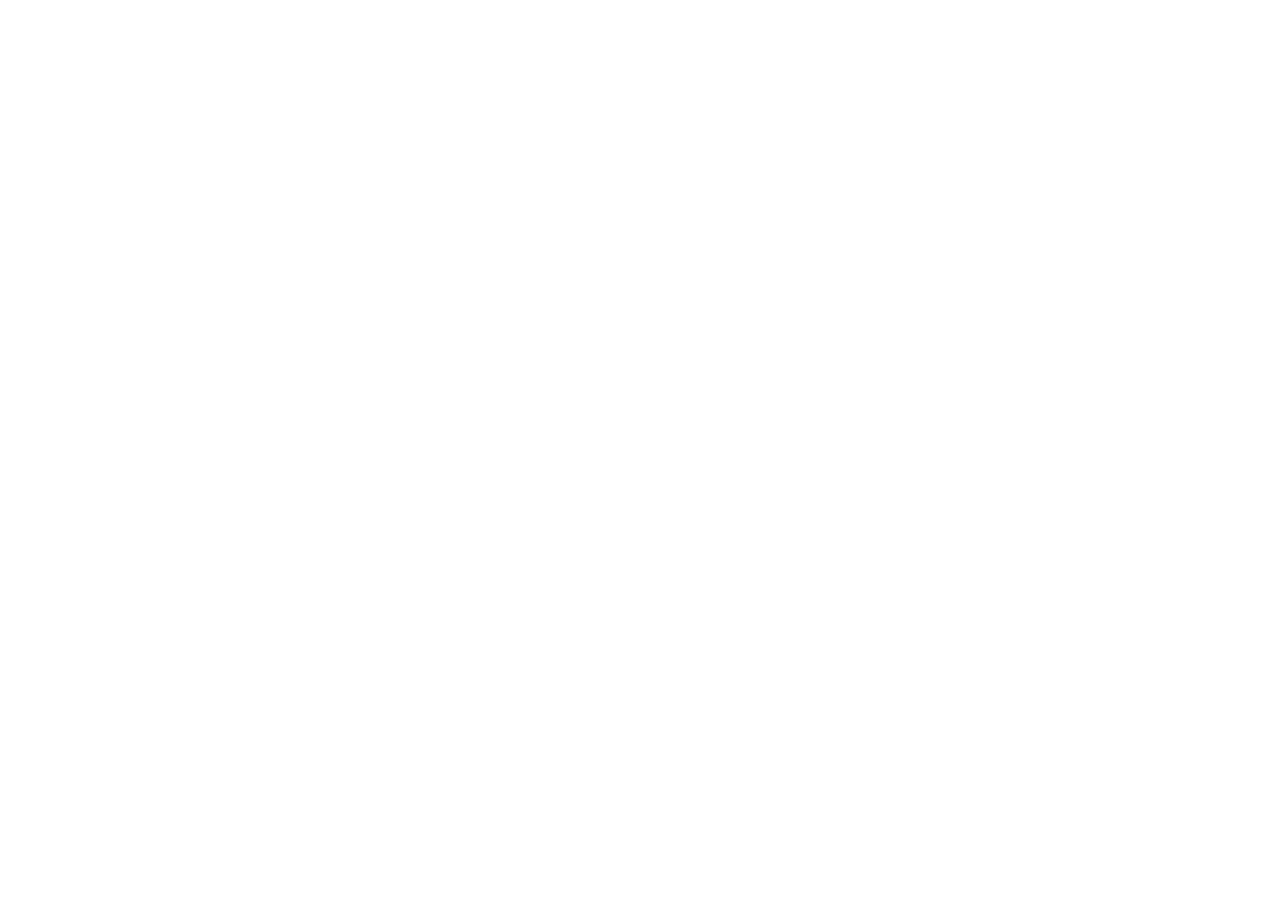
==== index.html @ b6ae0225 "init project" ====
<!DOCTYPE html>
<html lang="en">
<head>
    <meta charset="UTF-8">
    <meta name="viewport" content="width=device-width, initial-scale=1.0">
    <title>Document</title>
</head>
<body>
    
</body>
</html>
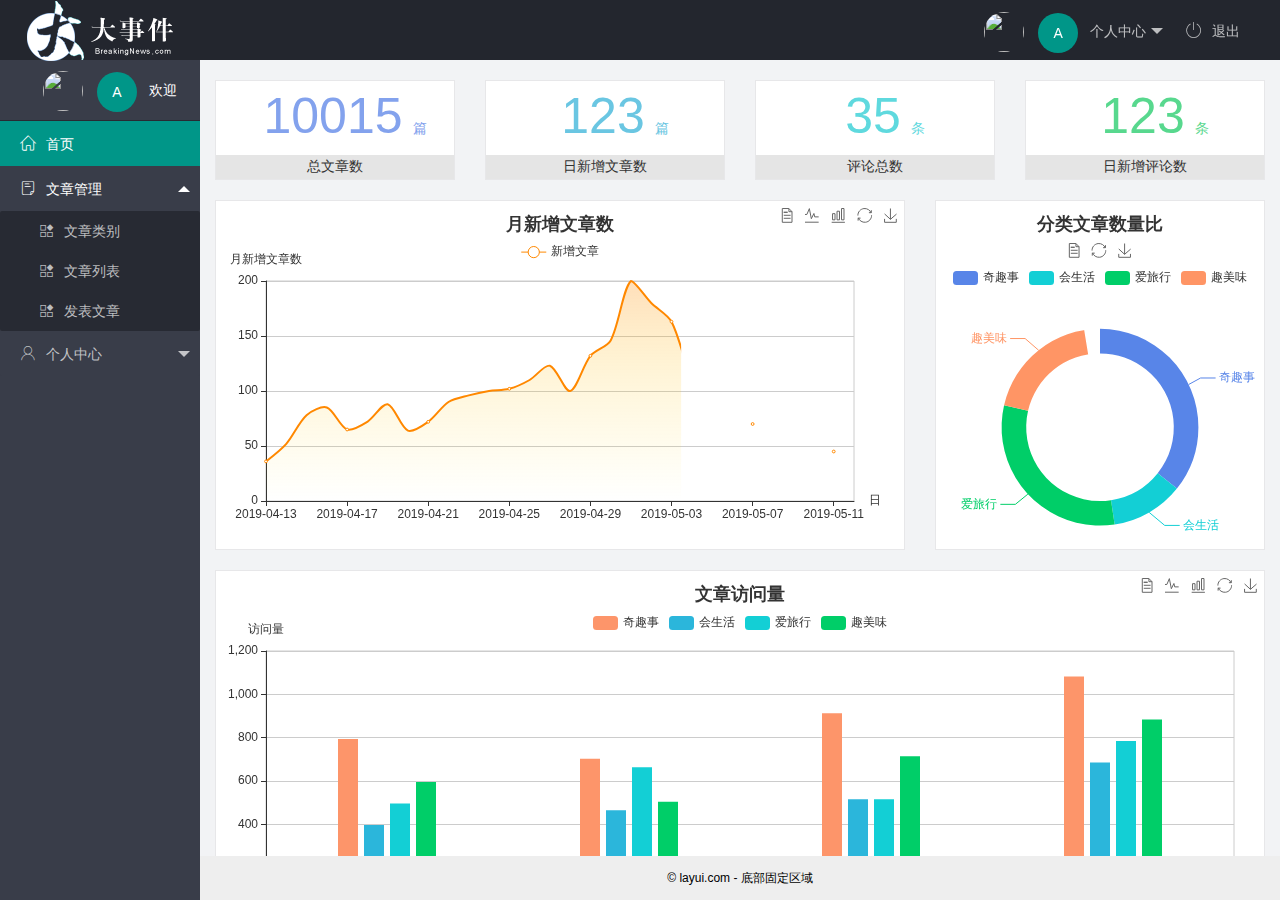
==== commit 5bce94e4: "完成个人开发功能" ====
--- a/index.html
+++ b/index.html
@@ -1,11 +1,107 @@
 <!DOCTYPE html>
 <html lang="en">
+
 <head>
     <meta charset="UTF-8">
     <meta name="viewport" content="width=device-width, initial-scale=1.0">
-    <title>Document</title>
+    <title>大事件后台管理系统</title>
+    <link rel="stylesheet" href="assets/lib/layui/css/layui.css">
+    <link rel="stylesheet" href="/assets/fonts/iconfont.css">
+    <link rel="stylesheet" href="/assets/css/index.css">
+
+    
 </head>
-<body>
-    
+
+<body class="layui-layout-body">
+    <div class="layui-layout layui-layout-admin">
+        <div class="layui-header">
+            <div class="layui-logo">
+                <img src="/assets/images/logo.png" alt="">
+            </div>
+            <!-- 头部区域（可配合layui已有的水平导航） -->
+            <ul class="layui-nav layui-layout-right">
+                <li class="layui-nav-item">
+                    <a href="javascript:;" class="userinfo">
+                        <img src="http://t.cn/RCzsdCq" class="layui-nav-img">
+                        <span class="text-avatar">A</span>
+                        个人中心
+                    </a>
+                    <dl class="layui-nav-child">
+                        <dd><a href="/user/user_info.html" target="fr">基本资料</a></dd>
+                        <dd><a href="/user/user_avater.html" target="fr">更换头像</a></dd>
+                        <dd><a href="/user/user_pwd.html" target="fr">重置密码</a></dd>
+                    </dl>
+                </li>
+                <li class="layui-nav-item"><a href="javascript:;" id="exit">
+                    <span class="iconfont icon-tuichu"></span>
+                    退出</a></li>
+            </ul>
+        </div>
+
+        <div class="layui-side layui-bg-black">
+            <div class="layui-side-scroll">
+                <!--欢迎用户区域-->
+                <div class="userinfo">
+                    <img src="http://t.cn/RCzsdCq" class="layui-nav-img">
+                    <span class="text-avatar">A</span>
+                    <span id="welcome">欢迎 </span>
+                </div>
+                <!-- 左侧导航区域（可配合layui已有的垂直导航） -->
+                <ul class="layui-nav layui-nav-tree" lay-filter="test">
+                    <li class="layui-nav-item layui-this"><a href="">
+                        <span class="iconfont icon-home"></span>
+                        首页</a></li>
+                    <li class="layui-nav-item layui-nav-itemed">
+                        <a class="" href="javascript:;">
+                            <span class="iconfont icon-16"></span>
+                            文章管理</a>
+                        <dl class="layui-nav-child">
+                            <dd><a href="javascript:;">
+                                <i class="layui-icon layui-icon-app"></i>
+                                文章类别</a></dd>
+                            <dd><a href="javascript:;">
+                                <i class="layui-icon layui-icon-app"></i>
+                                文章列表</a></dd>
+                            <dd><a href="javascript:;">
+                                <i class="layui-icon layui-icon-app"></i>
+                                发表文章</a></dd>
+                        </dl>
+                    </li>
+                    <li class="layui-nav-item">
+                        <a href="javascript:;">
+                            <span class="iconfont icon-user"></span>
+                            个人中心</a>
+                        <dl class="layui-nav-child">
+                            <dd><a href="./user/user_info.html" target="fr">
+                                <i class="layui-icon layui-icon-app"></i>
+                                基本资料</a></dd>
+                            <dd><a href="/user/user_avater.html" target="fr">
+                                <i class="layui-icon layui-icon-app"></i>
+                                更换头像</a></dd>
+                            <dd><a href="/user/user_pwd.html" target="fr">
+                                <i class="layui-icon layui-icon-app"></i>
+                                重置密码</a></dd>
+                        </dl>
+                    </li>
+                   
+                </ul>
+            </div>
+        </div>
+
+        <div class="layui-body">
+            <!-- 内容主体区域 -->
+            <iframe name="fr" src="./home/dashboard.html" frameborder="0"></iframe>
+        </div>
+
+        <div class="layui-footer">
+            <!-- 底部固定区域 -->
+            © layui.com - 底部固定区域
+        </div>
+    </div>
+    <script src="/assets/lib/layui/layui.all.js"></script>
+    <script src="/assets/lib/jquery.js"></script>
+    <script src="/assets/js/baseAPI.js"></script>
+    <script src="/assets/js/index.js"></script>
 </body>
+
 </html>--- a/assets/lib/layui/css/layui.css
+++ b/assets/lib/layui/css/layui.css
@@ -0,0 +1,2 @@
+/** layui-v2.5.5 MIT License By https://www.layui.com */
+ .layui-inline,img{display:inline-block;vertical-align:middle}h1,h2,h3,h4,h5,h6{font-weight:400}.layui-edge,.layui-header,.layui-inline,.layui-main{position:relative}.layui-body,.layui-edge,.layui-elip{overflow:hidden}.layui-btn,.layui-edge,.layui-inline,img{vertical-align:middle}.layui-btn,.layui-disabled,.layui-icon,.layui-unselect{-moz-user-select:none;-webkit-user-select:none;-ms-user-select:none}.layui-elip,.layui-form-checkbox span,.layui-form-pane .layui-form-label{text-overflow:ellipsis;white-space:nowrap}.layui-breadcrumb,.layui-tree-btnGroup{visibility:hidden}blockquote,body,button,dd,div,dl,dt,form,h1,h2,h3,h4,h5,h6,input,li,ol,p,pre,td,textarea,th,ul{margin:0;padding:0;-webkit-tap-highlight-color:rgba(0,0,0,0)}a:active,a:hover{outline:0}img{border:none}li{list-style:none}table{border-collapse:collapse;border-spacing:0}h4,h5,h6{font-size:100%}button,input,optgroup,option,select,textarea{font-family:inherit;font-size:inherit;font-style:inherit;font-weight:inherit;outline:0}pre{white-space:pre-wrap;white-space:-moz-pre-wrap;white-space:-pre-wrap;white-space:-o-pre-wrap;word-wrap:break-word}body{line-height:24px;font:14px Helvetica Neue,Helvetica,PingFang SC,Tahoma,Arial,sans-serif}hr{height:1px;margin:10px 0;border:0;clear:both}a{color:#333;text-decoration:none}a:hover{color:#777}a cite{font-style:normal;*cursor:pointer}.layui-border-box,.layui-border-box *{box-sizing:border-box}.layui-box,.layui-box *{box-sizing:content-box}.layui-clear{clear:both;*zoom:1}.layui-clear:after{content:'\20';clear:both;*zoom:1;display:block;height:0}.layui-inline{*display:inline;*zoom:1}.layui-edge{display:inline-block;width:0;height:0;border-width:6px;border-style:dashed;border-color:transparent}.layui-edge-top{top:-4px;border-bottom-color:#999;border-bottom-style:solid}.layui-edge-right{border-left-color:#999;border-left-style:solid}.layui-edge-bottom{top:2px;border-top-color:#999;border-top-style:solid}.layui-edge-left{border-right-color:#999;border-right-style:solid}.layui-disabled,.layui-disabled:hover{color:#d2d2d2!important;cursor:not-allowed!important}.layui-circle{border-radius:100%}.layui-show{display:block!important}.layui-hide{display:none!important}@font-face{font-family:layui-icon;src:url(../font/iconfont.eot?v=250);src:url(../font/iconfont.eot?v=250#iefix) format('embedded-opentype'),url(../font/iconfont.woff2?v=250) format('woff2'),url(../font/iconfont.woff?v=250) format('woff'),url(../font/iconfont.ttf?v=250) format('truetype'),url(../font/iconfont.svg?v=250#layui-icon) format('svg')}.layui-icon{font-family:layui-icon!important;font-size:16px;font-style:normal;-webkit-font-smoothing:antialiased;-moz-osx-font-smoothing:grayscale}.layui-icon-reply-fill:before{content:"\e611"}.layui-icon-set-fill:before{content:"\e614"}.layui-icon-menu-fill:before{content:"\e60f"}.layui-icon-search:before{content:"\e615"}.layui-icon-share:before{content:"\e641"}.layui-icon-set-sm:before{content:"\e620"}.layui-icon-engine:before{content:"\e628"}.layui-icon-close:before{content:"\1006"}.layui-icon-close-fill:before{content:"\1007"}.layui-icon-chart-screen:before{content:"\e629"}.layui-icon-star:before{content:"\e600"}.layui-icon-circle-dot:before{content:"\e617"}.layui-icon-chat:before{content:"\e606"}.layui-icon-release:before{content:"\e609"}.layui-icon-list:before{content:"\e60a"}.layui-icon-chart:before{content:"\e62c"}.layui-icon-ok-circle:before{content:"\1005"}.layui-icon-layim-theme:before{content:"\e61b"}.layui-icon-table:before{content:"\e62d"}.layui-icon-right:before{content:"\e602"}.layui-icon-left:before{content:"\e603"}.layui-icon-cart-simple:before{content:"\e698"}.layui-icon-face-cry:before{content:"\e69c"}.layui-icon-face-smile:before{content:"\e6af"}.layui-icon-survey:before{content:"\e6b2"}.layui-icon-tree:before{content:"\e62e"}.layui-icon-upload-circle:before{content:"\e62f"}.layui-icon-add-circle:before{content:"\e61f"}.layui-icon-download-circle:before{content:"\e601"}.layui-icon-templeate-1:before{content:"\e630"}.layui-icon-util:before{content:"\e631"}.layui-icon-face-surprised:before{content:"\e664"}.layui-icon-edit:before{content:"\e642"}.layui-icon-speaker:before{content:"\e645"}.layui-icon-down:before{content:"\e61a"}.layui-icon-file:before{content:"\e621"}.layui-icon-layouts:before{content:"\e632"}.layui-icon-rate-half:before{content:"\e6c9"}.layui-icon-add-circle-fine:before{content:"\e608"}.layui-icon-prev-circle:before{content:"\e633"}.layui-icon-read:before{content:"\e705"}.layui-icon-404:before{content:"\e61c"}.layui-icon-carousel:before{content:"\e634"}.layui-icon-help:before{content:"\e607"}.layui-icon-code-circle:before{content:"\e635"}.layui-icon-water:before{content:"\e636"}.layui-icon-username:before{content:"\e66f"}.layui-icon-find-fill:before{content:"\e670"}.layui-icon-about:before{content:"\e60b"}.layui-icon-location:before{content:"\e715"}.layui-icon-up:before{content:"\e619"}.layui-icon-pause:before{content:"\e651"}.layui-icon-date:before{content:"\e637"}.layui-icon-layim-uploadfile:before{content:"\e61d"}.layui-icon-delete:before{content:"\e640"}.layui-icon-play:before{content:"\e652"}.layui-icon-top:before{content:"\e604"}.layui-icon-friends:before{content:"\e612"}.layui-icon-refresh-3:before{content:"\e9aa"}.layui-icon-ok:before{content:"\e605"}.layui-icon-layer:before{content:"\e638"}.layui-icon-face-smile-fine:before{content:"\e60c"}.layui-icon-dollar:before{content:"\e659"}.layui-icon-group:before{content:"\e613"}.layui-icon-layim-download:before{content:"\e61e"}.layui-icon-picture-fine:before{content:"\e60d"}.layui-icon-link:before{content:"\e64c"}.layui-icon-diamond:before{content:"\e735"}.layui-icon-log:before{content:"\e60e"}.layui-icon-rate-solid:before{content:"\e67a"}.layui-icon-fonts-del:before{content:"\e64f"}.layui-icon-unlink:before{content:"\e64d"}.layui-icon-fonts-clear:before{content:"\e639"}.layui-icon-triangle-r:before{content:"\e623"}.layui-icon-circle:before{content:"\e63f"}.layui-icon-radio:before{content:"\e643"}.layui-icon-align-center:before{content:"\e647"}.layui-icon-align-right:before{content:"\e648"}.layui-icon-align-left:before{content:"\e649"}.layui-icon-loading-1:before{content:"\e63e"}.layui-icon-return:before{content:"\e65c"}.layui-icon-fonts-strong:before{content:"\e62b"}.layui-icon-upload:before{content:"\e67c"}.layui-icon-dialogue:before{content:"\e63a"}.layui-icon-video:before{content:"\e6ed"}.layui-icon-headset:before{content:"\e6fc"}.layui-icon-cellphone-fine:before{content:"\e63b"}.layui-icon-add-1:before{content:"\e654"}.layui-icon-face-smile-b:before{content:"\e650"}.layui-icon-fonts-html:before{content:"\e64b"}.layui-icon-form:before{content:"\e63c"}.layui-icon-cart:before{content:"\e657"}.layui-icon-camera-fill:before{content:"\e65d"}.layui-icon-tabs:before{content:"\e62a"}.layui-icon-fonts-code:before{content:"\e64e"}.layui-icon-fire:before{content:"\e756"}.layui-icon-set:before{content:"\e716"}.layui-icon-fonts-u:before{content:"\e646"}.layui-icon-triangle-d:before{content:"\e625"}.layui-icon-tips:before{content:"\e702"}.layui-icon-picture:before{content:"\e64a"}.layui-icon-more-vertical:before{content:"\e671"}.layui-icon-flag:before{content:"\e66c"}.layui-icon-loading:before{content:"\e63d"}.layui-icon-fonts-i:before{content:"\e644"}.layui-icon-refresh-1:before{content:"\e666"}.layui-icon-rmb:before{content:"\e65e"}.layui-icon-home:before{content:"\e68e"}.layui-icon-user:before{content:"\e770"}.layui-icon-notice:before{content:"\e667"}.layui-icon-login-weibo:before{content:"\e675"}.layui-icon-voice:before{content:"\e688"}.layui-icon-upload-drag:before{content:"\e681"}.layui-icon-login-qq:before{content:"\e676"}.layui-icon-snowflake:before{content:"\e6b1"}.layui-icon-file-b:before{content:"\e655"}.layui-icon-template:before{content:"\e663"}.layui-icon-auz:before{content:"\e672"}.layui-icon-console:before{content:"\e665"}.layui-icon-app:before{content:"\e653"}.layui-icon-prev:before{content:"\e65a"}.layui-icon-website:before{content:"\e7ae"}.layui-icon-next:before{content:"\e65b"}.layui-icon-component:before{content:"\e857"}.layui-icon-more:before{content:"\e65f"}.layui-icon-login-wechat:before{content:"\e677"}.layui-icon-shrink-right:before{content:"\e668"}.layui-icon-spread-left:before{content:"\e66b"}.layui-icon-camera:before{content:"\e660"}.layui-icon-note:before{content:"\e66e"}.layui-icon-refresh:before{content:"\e669"}.layui-icon-female:before{content:"\e661"}.layui-icon-male:before{content:"\e662"}.layui-icon-password:before{content:"\e673"}.layui-icon-senior:before{content:"\e674"}.layui-icon-theme:before{content:"\e66a"}.layui-icon-tread:before{content:"\e6c5"}.layui-icon-praise:before{content:"\e6c6"}.layui-icon-star-fill:before{content:"\e658"}.layui-icon-rate:before{content:"\e67b"}.layui-icon-template-1:before{content:"\e656"}.layui-icon-vercode:before{content:"\e679"}.layui-icon-cellphone:before{content:"\e678"}.layui-icon-screen-full:before{content:"\e622"}.layui-icon-screen-restore:before{content:"\e758"}.layui-icon-cols:before{content:"\e610"}.layui-icon-export:before{content:"\e67d"}.layui-icon-print:before{content:"\e66d"}.layui-icon-slider:before{content:"\e714"}.layui-icon-addition:before{content:"\e624"}.layui-icon-subtraction:before{content:"\e67e"}.layui-icon-service:before{content:"\e626"}.layui-icon-transfer:before{content:"\e691"}.layui-main{width:1140px;margin:0 auto}.layui-header{z-index:1000;height:60px}.layui-header a:hover{transition:all .5s;-webkit-transition:all .5s}.layui-side{position:fixed;left:0;top:0;bottom:0;z-index:999;width:200px;overflow-x:hidden}.layui-side-scroll{position:relative;width:220px;height:100%;overflow-x:hidden}.layui-body{position:absolute;left:200px;right:0;top:0;bottom:0;z-index:998;width:auto;overflow-y:auto;box-sizing:border-box}.layui-layout-body{overflow:hidden}.layui-layout-admin .layui-header{background-color:#23262E}.layui-layout-admin .layui-side{top:60px;width:200px;overflow-x:hidden}.layui-layout-admin .layui-body{position:fixed;top:60px;bottom:44px}.layui-layout-admin .layui-main{width:auto;margin:0 15px}.layui-layout-admin .layui-footer{position:fixed;left:200px;right:0;bottom:0;height:44px;line-height:44px;padding:0 15px;background-color:#eee}.layui-layout-admin .layui-logo{position:absolute;left:0;top:0;width:200px;height:100%;line-height:60px;text-align:center;color:#009688;font-size:16px}.layui-layout-admin .layui-header .layui-nav{background:0 0}.layui-layout-left{position:absolute!important;left:200px;top:0}.layui-layout-right{position:absolute!important;right:0;top:0}.layui-container{position:relative;margin:0 auto;padding:0 15px;box-sizing:border-box}.layui-fluid{position:relative;margin:0 auto;padding:0 15px}.layui-row:after,.layui-row:before{content:'';display:block;clear:both}.layui-col-lg1,.layui-col-lg10,.layui-col-lg11,.layui-col-lg12,.layui-col-lg2,.layui-col-lg3,.layui-col-lg4,.layui-col-lg5,.layui-col-lg6,.layui-col-lg7,.layui-col-lg8,.layui-col-lg9,.layui-col-md1,.layui-col-md10,.layui-col-md11,.layui-col-md12,.layui-col-md2,.layui-col-md3,.layui-col-md4,.layui-col-md5,.layui-col-md6,.layui-col-md7,.layui-col-md8,.layui-col-md9,.layui-col-sm1,.layui-col-sm10,.layui-col-sm11,.layui-col-sm12,.layui-col-sm2,.layui-col-sm3,.layui-col-sm4,.layui-col-sm5,.layui-col-sm6,.layui-col-sm7,.layui-col-sm8,.layui-col-sm9,.layui-col-xs1,.layui-col-xs10,.layui-col-xs11,.layui-col-xs12,.layui-col-xs2,.layui-col-xs3,.layui-col-xs4,.layui-col-xs5,.layui-col-xs6,.layui-col-xs7,.layui-col-xs8,.layui-col-xs9{position:relative;display:block;box-sizing:border-box}.layui-col-xs1,.layui-col-xs10,.layui-col-xs11,.layui-col-xs12,.layui-col-xs2,.layui-col-xs3,.layui-col-xs4,.layui-col-xs5,.layui-col-xs6,.layui-col-xs7,.layui-col-xs8,.layui-col-xs9{float:left}.layui-col-xs1{width:8.33333333%}.layui-col-xs2{width:16.66666667%}.layui-col-xs3{width:25%}.layui-col-xs4{width:33.33333333%}.layui-col-xs5{width:41.66666667%}.layui-col-xs6{width:50%}.layui-col-xs7{width:58.33333333%}.layui-col-xs8{width:66.66666667%}.layui-col-xs9{width:75%}.layui-col-xs10{width:83.33333333%}.layui-col-xs11{width:91.66666667%}.layui-col-xs12{width:100%}.layui-col-xs-offset1{margin-left:8.33333333%}.layui-col-xs-offset2{margin-left:16.66666667%}.layui-col-xs-offset3{margin-left:25%}.layui-col-xs-offset4{margin-left:33.33333333%}.layui-col-xs-offset5{margin-left:41.66666667%}.layui-col-xs-offset6{margin-left:50%}.layui-col-xs-offset7{margin-left:58.33333333%}.layui-col-xs-offset8{margin-left:66.66666667%}.layui-col-xs-offset9{margin-left:75%}.layui-col-xs-offset10{margin-left:83.33333333%}.layui-col-xs-offset11{margin-left:91.66666667%}.layui-col-xs-offset12{margin-left:100%}@media screen and (max-width:768px){.layui-hide-xs{display:none!important}.layui-show-xs-block{display:block!important}.layui-show-xs-inline{display:inline!important}.layui-show-xs-inline-block{display:inline-block!important}}@media screen and (min-width:768px){.layui-container{width:750px}.layui-hide-sm{display:none!important}.layui-show-sm-block{display:block!important}.layui-show-sm-inline{display:inline!important}.layui-show-sm-inline-block{display:inline-block!important}.layui-col-sm1,.layui-col-sm10,.layui-col-sm11,.layui-col-sm12,.layui-col-sm2,.layui-col-sm3,.layui-col-sm4,.layui-col-sm5,.layui-col-sm6,.layui-col-sm7,.layui-col-sm8,.layui-col-sm9{float:left}.layui-col-sm1{width:8.33333333%}.layui-col-sm2{width:16.66666667%}.layui-col-sm3{width:25%}.layui-col-sm4{width:33.33333333%}.layui-col-sm5{width:41.66666667%}.layui-col-sm6{width:50%}.layui-col-sm7{width:58.33333333%}.layui-col-sm8{width:66.66666667%}.layui-col-sm9{width:75%}.layui-col-sm10{width:83.33333333%}.layui-col-sm11{width:91.66666667%}.layui-col-sm12{width:100%}.layui-col-sm-offset1{margin-left:8.33333333%}.layui-col-sm-offset2{margin-left:16.66666667%}.layui-col-sm-offset3{margin-left:25%}.layui-col-sm-offset4{margin-left:33.33333333%}.layui-col-sm-offset5{margin-left:41.66666667%}.layui-col-sm-offset6{margin-left:50%}.layui-col-sm-offset7{margin-left:58.33333333%}.layui-col-sm-offset8{margin-left:66.66666667%}.layui-col-sm-offset9{margin-left:75%}.layui-col-sm-offset10{margin-left:83.33333333%}.layui-col-sm-offset11{margin-left:91.66666667%}.layui-col-sm-offset12{margin-left:100%}}@media screen and (min-width:992px){.layui-container{width:970px}.layui-hide-md{display:none!important}.layui-show-md-block{display:block!important}.layui-show-md-inline{display:inline!important}.layui-show-md-inline-block{display:inline-block!important}.layui-col-md1,.layui-col-md10,.layui-col-md11,.layui-col-md12,.layui-col-md2,.layui-col-md3,.layui-col-md4,.layui-col-md5,.layui-col-md6,.layui-col-md7,.layui-col-md8,.layui-col-md9{float:left}.layui-col-md1{width:8.33333333%}.layui-col-md2{width:16.66666667%}.layui-col-md3{width:25%}.layui-col-md4{width:33.33333333%}.layui-col-md5{width:41.66666667%}.layui-col-md6{width:50%}.layui-col-md7{width:58.33333333%}.layui-col-md8{width:66.66666667%}.layui-col-md9{width:75%}.layui-col-md10{width:83.33333333%}.layui-col-md11{width:91.66666667%}.layui-col-md12{width:100%}.layui-col-md-offset1{margin-left:8.33333333%}.layui-col-md-offset2{margin-left:16.66666667%}.layui-col-md-offset3{margin-left:25%}.layui-col-md-offset4{margin-left:33.33333333%}.layui-col-md-offset5{margin-left:41.66666667%}.layui-col-md-offset6{margin-left:50%}.layui-col-md-offset7{margin-left:58.33333333%}.layui-col-md-offset8{margin-left:66.66666667%}.layui-col-md-offset9{margin-left:75%}.layui-col-md-offset10{margin-left:83.33333333%}.layui-col-md-offset11{margin-left:91.66666667%}.layui-col-md-offset12{margin-left:100%}}@media screen and (min-width:1200px){.layui-container{width:1170px}.layui-hide-lg{display:none!important}.layui-show-lg-block{display:block!important}.layui-show-lg-inline{display:inline!important}.layui-show-lg-inline-block{display:inline-block!important}.layui-col-lg1,.layui-col-lg10,.layui-col-lg11,.layui-col-lg12,.layui-col-lg2,.layui-col-lg3,.layui-col-lg4,.layui-col-lg5,.layui-col-lg6,.layui-col-lg7,.layui-col-lg8,.layui-col-lg9{float:left}.layui-col-lg1{width:8.33333333%}.layui-col-lg2{width:16.66666667%}.layui-col-lg3{width:25%}.layui-col-lg4{width:33.33333333%}.layui-col-lg5{width:41.66666667%}.layui-col-lg6{width:50%}.layui-col-lg7{width:58.33333333%}.layui-col-lg8{width:66.66666667%}.layui-col-lg9{width:75%}.layui-col-lg10{width:83.33333333%}.layui-col-lg11{width:91.66666667%}.layui-col-lg12{width:100%}.layui-col-lg-offset1{margin-left:8.33333333%}.layui-col-lg-offset2{margin-left:16.66666667%}.layui-col-lg-offset3{margin-left:25%}.layui-col-lg-offset4{margin-left:33.33333333%}.layui-col-lg-offset5{margin-left:41.66666667%}.layui-col-lg-offset6{margin-left:50%}.layui-col-lg-offset7{margin-left:58.33333333%}.layui-col-lg-offset8{margin-left:66.66666667%}.layui-col-lg-offset9{margin-left:75%}.layui-col-lg-offset10{margin-left:83.33333333%}.layui-col-lg-offset11{margin-left:91.66666667%}.layui-col-lg-offset12{margin-left:100%}}.layui-col-space1{margin:-.5px}.layui-col-space1>*{padding:.5px}.layui-col-space3{margin:-1.5px}.layui-col-space3>*{padding:1.5px}.layui-col-space5{margin:-2.5px}.layui-col-space5>*{padding:2.5px}.layui-col-space8{margin:-3.5px}.layui-col-space8>*{padding:3.5px}.layui-col-space10{margin:-5px}.layui-col-space10>*{padding:5px}.layui-col-space12{margin:-6px}.layui-col-space12>*{padding:6px}.layui-col-space15{margin:-7.5px}.layui-col-space15>*{padding:7.5px}.layui-col-space18{margin:-9px}.layui-col-space18>*{padding:9px}.layui-col-space20{margin:-10px}.layui-col-space20>*{padding:10px}.layui-col-space22{margin:-11px}.layui-col-space22>*{padding:11px}.layui-col-space25{margin:-12.5px}.layui-col-space25>*{padding:12.5px}.layui-col-space30{margin:-15px}.layui-col-space30>*{padding:15px}.layui-btn,.layui-input,.layui-select,.layui-textarea,.layui-upload-button{outline:0;-webkit-appearance:none;transition:all .3s;-webkit-transition:all .3s;box-sizing:border-box}.layui-elem-quote{margin-bottom:10px;padding:15px;line-height:22px;border-left:5px solid #009688;border-radius:0 2px 2px 0;background-color:#f2f2f2}.layui-quote-nm{border-style:solid;border-width:1px 1px 1px 5px;background:0 0}.layui-elem-field{margin-bottom:10px;padding:0;border-width:1px;border-style:solid}.layui-elem-field legend{margin-left:20px;padding:0 10px;font-size:20px;font-weight:300}.layui-field-title{margin:10px 0 20px;border-width:1px 0 0}.layui-field-box{padding:10px 15px}.layui-field-title .layui-field-box{padding:10px 0}.layui-progress{position:relative;height:6px;border-radius:20px;background-color:#e2e2e2}.layui-progress-bar{position:absolute;left:0;top:0;width:0;max-width:100%;height:6px;border-radius:20px;text-align:right;background-color:#5FB878;transition:all .3s;-webkit-transition:all .3s}.layui-progress-big,.layui-progress-big .layui-progress-bar{height:18px;line-height:18px}.layui-progress-text{position:relative;top:-20px;line-height:18px;font-size:12px;color:#666}.layui-progress-big .layui-progress-text{position:static;padding:0 10px;color:#fff}.layui-collapse{border-width:1px;border-style:solid;border-radius:2px}.layui-colla-content,.layui-colla-item{border-top-width:1px;border-top-style:solid}.layui-colla-item:first-child{border-top:none}.layui-colla-title{position:relative;height:42px;line-height:42px;padding:0 15px 0 35px;color:#333;background-color:#f2f2f2;cursor:pointer;font-size:14px;overflow:hidden}.layui-colla-content{display:none;padding:10px 15px;line-height:22px;color:#666}.layui-colla-icon{position:absolute;left:15px;top:0;font-size:14px}.layui-card{margin-bottom:15px;border-radius:2px;background-color:#fff;box-shadow:0 1px 2px 0 rgba(0,0,0,.05)}.layui-card:last-child{margin-bottom:0}.layui-card-header{position:relative;height:42px;line-height:42px;padding:0 15px;border-bottom:1px solid #f6f6f6;color:#333;border-radius:2px 2px 0 0;font-size:14px}.layui-bg-black,.layui-bg-blue,.layui-bg-cyan,.layui-bg-green,.layui-bg-orange,.layui-bg-red{color:#fff!important}.layui-card-body{position:relative;padding:10px 15px;line-height:24px}.layui-card-body[pad15]{padding:15px}.layui-card-body[pad20]{padding:20px}.layui-card-body .layui-table{margin:5px 0}.layui-card .layui-tab{margin:0}.layui-panel-window{position:relative;padding:15px;border-radius:0;border-top:5px solid #E6E6E6;background-color:#fff}.layui-auxiliar-moving{position:fixed;left:0;right:0;top:0;bottom:0;width:100%;height:100%;background:0 0;z-index:9999999999}.layui-form-label,.layui-form-mid,.layui-form-select,.layui-input-block,.layui-input-inline,.layui-textarea{position:relative}.layui-bg-red{background-color:#FF5722!important}.layui-bg-orange{background-color:#FFB800!important}.layui-bg-green{background-color:#009688!important}.layui-bg-cyan{background-color:#2F4056!important}.layui-bg-blue{background-color:#1E9FFF!important}.layui-bg-black{background-color:#393D49!important}.layui-bg-gray{background-color:#eee!important;color:#666!important}.layui-badge-rim,.layui-colla-content,.layui-colla-item,.layui-collapse,.layui-elem-field,.layui-form-pane .layui-form-item[pane],.layui-form-pane .layui-form-label,.layui-input,.layui-layedit,.layui-layedit-tool,.layui-quote-nm,.layui-select,.layui-tab-bar,.layui-tab-card,.layui-tab-title,.layui-tab-title .layui-this:after,.layui-textarea{border-color:#e6e6e6}.layui-timeline-item:before,hr{background-color:#e6e6e6}.layui-text{line-height:22px;font-size:14px;color:#666}.layui-text h1,.layui-text h2,.layui-text h3{font-weight:500;color:#333}.layui-text h1{font-size:30px}.layui-text h2{font-size:24px}.layui-text h3{font-size:18px}.layui-text a:not(.layui-btn){color:#01AAED}.layui-text a:not(.layui-btn):hover{text-decoration:underline}.layui-text ul{padding:5px 0 5px 15px}.layui-text ul li{margin-top:5px;list-style-type:disc}.layui-text em,.layui-word-aux{color:#999!important;padding:0 5px!important}.layui-btn{display:inline-block;height:38px;line-height:38px;padding:0 18px;background-color:#009688;color:#fff;white-space:nowrap;text-align:center;font-size:14px;border:none;border-radius:2px;cursor:pointer}.layui-btn:hover{opacity:.8;filter:alpha(opacity=80);color:#fff}.layui-btn:active{opacity:1;filter:alpha(opacity=100)}.layui-btn+.layui-btn{margin-left:10px}.layui-btn-container{font-size:0}.layui-btn-container .layui-btn{margin-right:10px;margin-bottom:10px}.layui-btn-container .layui-btn+.layui-btn{margin-left:0}.layui-table .layui-btn-container .layui-btn{margin-bottom:9px}.layui-btn-radius{border-radius:100px}.layui-btn .layui-icon{margin-right:3px;font-size:18px;vertical-align:bottom;vertical-align:middle\9}.layui-btn-primary{border:1px solid #C9C9C9;background-color:#fff;color:#555}.layui-btn-primary:hover{border-color:#009688;color:#333}.layui-btn-normal{background-color:#1E9FFF}.layui-btn-warm{background-color:#FFB800}.layui-btn-danger{background-color:#FF5722}.layui-btn-checked{background-color:#5FB878}.layui-btn-disabled,.layui-btn-disabled:active,.layui-btn-disabled:hover{border:1px solid #e6e6e6;background-color:#FBFBFB;color:#C9C9C9;cursor:not-allowed;opacity:1}.layui-btn-lg{height:44px;line-height:44px;padding:0 25px;font-size:16px}.layui-btn-sm{height:30px;line-height:30px;padding:0 10px;font-size:12px}.layui-btn-sm i{font-size:16px!important}.layui-btn-xs{height:22px;line-height:22px;padding:0 5px;font-size:12px}.layui-btn-xs i{font-size:14px!important}.layui-btn-group{display:inline-block;vertical-align:middle;font-size:0}.layui-btn-group .layui-btn{margin-left:0!important;margin-right:0!important;border-left:1px solid rgba(255,255,255,.5);border-radius:0}.layui-btn-group .layui-btn-primary{border-left:none}.layui-btn-group .layui-btn-primary:hover{border-color:#C9C9C9;color:#009688}.layui-btn-group .layui-btn:first-child{border-left:none;border-radius:2px 0 0 2px}.layui-btn-group .layui-btn-primary:first-child{border-left:1px solid #c9c9c9}.layui-btn-group .layui-btn:last-child{border-radius:0 2px 2px 0}.layui-btn-group .layui-btn+.layui-btn{margin-left:0}.layui-btn-group+.layui-btn-group{margin-left:10px}.layui-btn-fluid{width:100%}.layui-input,.layui-select,.layui-textarea{height:38px;line-height:1.3;line-height:38px\9;border-width:1px;border-style:solid;background-color:#fff;border-radius:2px}.layui-input::-webkit-input-placeholder,.layui-select::-webkit-input-placeholder,.layui-textarea::-webkit-input-placeholder{line-height:1.3}.layui-input,.layui-textarea{display:block;width:100%;padding-left:10px}.layui-input:hover,.layui-textarea:hover{border-color:#D2D2D2!important}.layui-input:focus,.layui-textarea:focus{border-color:#C9C9C9!important}.layui-textarea{min-height:100px;height:auto;line-height:20px;padding:6px 10px;resize:vertical}.layui-select{padding:0 10px}.layui-form input[type=checkbox],.layui-form input[type=radio],.layui-form select{display:none}.layui-form [lay-ignore]{display:initial}.layui-form-item{margin-bottom:15px;clear:both;*zoom:1}.layui-form-item:after{content:'\20';clear:both;*zoom:1;display:block;height:0}.layui-form-label{float:left;display:block;padding:9px 15px;width:80px;font-weight:400;line-height:20px;text-align:right}.layui-form-label-col{display:block;float:none;padding:9px 0;line-height:20px;text-align:left}.layui-form-item .layui-inline{margin-bottom:5px;margin-right:10px}.layui-input-block{margin-left:110px;min-height:36px}.layui-input-inline{display:inline-block;vertical-align:middle}.layui-form-item .layui-input-inline{float:left;width:190px;margin-right:10px}.layui-form-text .layui-input-inline{width:auto}.layui-form-mid{float:left;display:block;padding:9px 0!important;line-height:20px;margin-right:10px}.layui-form-danger+.layui-form-select .layui-input,.layui-form-danger:focus{border-color:#FF5722!important}.layui-form-select .layui-input{padding-right:30px;cursor:pointer}.layui-form-select .layui-edge{position:absolute;right:10px;top:50%;margin-top:-3px;cursor:pointer;border-width:6px;border-top-color:#c2c2c2;border-top-style:solid;transition:all .3s;-webkit-transition:all .3s}.layui-form-select dl{display:none;position:absolute;left:0;top:42px;padding:5px 0;z-index:899;min-width:100%;border:1px solid #d2d2d2;max-height:300px;overflow-y:auto;background-color:#fff;border-radius:2px;box-shadow:0 2px 4px rgba(0,0,0,.12);box-sizing:border-box}.layui-form-select dl dd,.layui-form-select dl dt{padding:0 10px;line-height:36px;white-space:nowrap;overflow:hidden;text-overflow:ellipsis}.layui-form-select dl dt{font-size:12px;color:#999}.layui-form-select dl dd{cursor:pointer}.layui-form-select dl dd:hover{background-color:#f2f2f2;-webkit-transition:.5s all;transition:.5s all}.layui-form-select .layui-select-group dd{padding-left:20px}.layui-form-select dl dd.layui-select-tips{padding-left:10px!important;color:#999}.layui-form-select dl dd.layui-this{background-color:#5FB878;color:#fff}.layui-form-checkbox,.layui-form-select dl dd.layui-disabled{background-color:#fff}.layui-form-selected dl{display:block}.layui-form-checkbox,.layui-form-checkbox *,.layui-form-switch{display:inline-block;vertical-align:middle}.layui-form-selected .layui-edge{margin-top:-9px;-webkit-transform:rotate(180deg);transform:rotate(180deg);margin-top:-3px\9}:root .layui-form-selected .layui-edge{margin-top:-9px\0/IE9}.layui-form-selectup dl{top:auto;bottom:42px}.layui-select-none{margin:5px 0;text-align:center;color:#999}.layui-select-disabled .layui-disabled{border-color:#eee!important}.layui-select-disabled .layui-edge{border-top-color:#d2d2d2}.layui-form-checkbox{position:relative;height:30px;line-height:30px;margin-right:10px;padding-right:30px;cursor:pointer;font-size:0;-webkit-transition:.1s linear;transition:.1s linear;box-sizing:border-box}.layui-form-checkbox span{padding:0 10px;height:100%;font-size:14px;border-radius:2px 0 0 2px;background-color:#d2d2d2;color:#fff;overflow:hidden}.layui-form-checkbox:hover span{background-color:#c2c2c2}.layui-form-checkbox i{position:absolute;right:0;top:0;width:30px;height:28px;border:1px solid #d2d2d2;border-left:none;border-radius:0 2px 2px 0;color:#fff;font-size:20px;text-align:center}.layui-form-checkbox:hover i{border-color:#c2c2c2;color:#c2c2c2}.layui-form-checked,.layui-form-checked:hover{border-color:#5FB878}.layui-form-checked span,.layui-form-checked:hover span{background-color:#5FB878}.layui-form-checked i,.layui-form-checked:hover i{color:#5FB878}.layui-form-item .layui-form-checkbox{margin-top:4px}.layui-form-checkbox[lay-skin=primary]{height:auto!important;line-height:normal!important;min-width:18px;min-height:18px;border:none!important;margin-right:0;padding-left:28px;padding-right:0;background:0 0}.layui-form-checkbox[lay-skin=primary] span{padding-left:0;padding-right:15px;line-height:18px;background:0 0;color:#666}.layui-form-checkbox[lay-skin=primary] i{right:auto;left:0;width:16px;height:16px;line-height:16px;border:1px solid #d2d2d2;font-size:12px;border-radius:2px;background-color:#fff;-webkit-transition:.1s linear;transition:.1s linear}.layui-form-checkbox[lay-skin=primary]:hover i{border-color:#5FB878;color:#fff}.layui-form-checked[lay-skin=primary] i{border-color:#5FB878!important;background-color:#5FB878;color:#fff}.layui-checkbox-disbaled[lay-skin=primary] span{background:0 0!important;color:#c2c2c2}.layui-checkbox-disbaled[lay-skin=primary]:hover i{border-color:#d2d2d2}.layui-form-item .layui-form-checkbox[lay-skin=primary]{margin-top:10px}.layui-form-switch{position:relative;height:22px;line-height:22px;min-width:35px;padding:0 5px;margin-top:8px;border:1px solid #d2d2d2;border-radius:20px;cursor:pointer;background-color:#fff;-webkit-transition:.1s linear;transition:.1s linear}.layui-form-switch i{position:absolute;left:5px;top:3px;width:16px;height:16px;border-radius:20px;background-color:#d2d2d2;-webkit-transition:.1s linear;transition:.1s linear}.layui-form-switch em{position:relative;top:0;width:25px;margin-left:21px;padding:0!important;text-align:center!important;color:#999!important;font-style:normal!important;font-size:12px}.layui-form-onswitch{border-color:#5FB878;background-color:#5FB878}.layui-checkbox-disbaled,.layui-checkbox-disbaled i{border-color:#e2e2e2!important}.layui-form-onswitch i{left:100%;margin-left:-21px;background-color:#fff}.layui-form-onswitch em{margin-left:5px;margin-right:21px;color:#fff!important}.layui-checkbox-disbaled span{background-color:#e2e2e2!important}.layui-checkbox-disbaled:hover i{color:#fff!important}[lay-radio]{display:none}.layui-form-radio,.layui-form-radio *{display:inline-block;vertical-align:middle}.layui-form-radio{line-height:28px;margin:6px 10px 0 0;padding-right:10px;cursor:pointer;font-size:0}.layui-form-radio *{font-size:14px}.layui-form-radio>i{margin-right:8px;font-size:22px;color:#c2c2c2}.layui-form-radio>i:hover,.layui-form-radioed>i{color:#5FB878}.layui-radio-disbaled>i{color:#e2e2e2!important}.layui-form-pane .layui-form-label{width:110px;padding:8px 15px;height:38px;line-height:20px;border-width:1px;border-style:solid;border-radius:2px 0 0 2px;text-align:center;background-color:#FBFBFB;overflow:hidden;box-sizing:border-box}.layui-form-pane .layui-input-inline{margin-left:-1px}.layui-form-pane .layui-input-block{margin-left:110px;left:-1px}.layui-form-pane .layui-input{border-radius:0 2px 2px 0}.layui-form-pane .layui-form-text .layui-form-label{float:none;width:100%;border-radius:2px;box-sizing:border-box;text-align:left}.layui-form-pane .layui-form-text .layui-input-inline{display:block;margin:0;top:-1px;clear:both}.layui-form-pane .layui-form-text .layui-input-block{margin:0;left:0;top:-1px}.layui-form-pane .layui-form-text .layui-textarea{min-height:100px;border-radius:0 0 2px 2px}.layui-form-pane .layui-form-checkbox{margin:4px 0 4px 10px}.layui-form-pane .layui-form-radio,.layui-form-pane .layui-form-switch{margin-top:6px;margin-left:10px}.layui-form-pane .layui-form-item[pane]{position:relative;border-width:1px;border-style:solid}.layui-form-pane .layui-form-item[pane] .layui-form-label{position:absolute;left:0;top:0;height:100%;border-width:0 1px 0 0}.layui-form-pane .layui-form-item[pane] .layui-input-inline{margin-left:110px}@media screen and (max-width:450px){.layui-form-item .layui-form-label{text-overflow:ellipsis;overflow:hidden;white-space:nowrap}.layui-form-item .layui-inline{display:block;margin-right:0;margin-bottom:20px;clear:both}.layui-form-item .layui-inline:after{content:'\20';clear:both;display:block;height:0}.layui-form-item .layui-input-inline{display:block;float:none;left:-3px;width:auto;margin:0 0 10px 112px}.layui-form-item .layui-input-inline+.layui-form-mid{margin-left:110px;top:-5px;padding:0}.layui-form-item .layui-form-checkbox{margin-right:5px;margin-bottom:5px}}.layui-layedit{border-width:1px;border-style:solid;border-radius:2px}.layui-layedit-tool{padding:3px 5px;border-bottom-width:1px;border-bottom-style:solid;font-size:0}.layedit-tool-fixed{position:fixed;top:0;border-top:1px solid #e2e2e2}.layui-layedit-tool .layedit-tool-mid,.layui-layedit-tool .layui-icon{display:inline-block;vertical-align:middle;text-align:center;font-size:14px}.layui-layedit-tool .layui-icon{position:relative;width:32px;height:30px;line-height:30px;margin:3px 5px;color:#777;cursor:pointer;border-radius:2px}.layui-layedit-tool .layui-icon:hover{color:#393D49}.layui-layedit-tool .layui-icon:active{color:#000}.layui-layedit-tool .layedit-tool-active{background-color:#e2e2e2;color:#000}.layui-layedit-tool .layui-disabled,.layui-layedit-tool .layui-disabled:hover{color:#d2d2d2;cursor:not-allowed}.layui-layedit-tool .layedit-tool-mid{width:1px;height:18px;margin:0 10px;background-color:#d2d2d2}.layedit-tool-html{width:50px!important;font-size:30px!important}.layedit-tool-b,.layedit-tool-code,.layedit-tool-help{font-size:16px!important}.layedit-tool-d,.layedit-tool-face,.layedit-tool-image,.layedit-tool-unlink{font-size:18px!important}.layedit-tool-image input{position:absolute;font-size:0;left:0;top:0;width:100%;height:100%;opacity:.01;filter:Alpha(opacity=1);cursor:pointer}.layui-layedit-iframe iframe{display:block;width:100%}#LAY_layedit_code{overflow:hidden}.layui-laypage{display:inline-block;*display:inline;*zoom:1;vertical-align:middle;margin:10px 0;font-size:0}.layui-laypage>a:first-child,.layui-laypage>a:first-child em{border-radius:2px 0 0 2px}.layui-laypage>a:last-child,.layui-laypage>a:last-child em{border-radius:0 2px 2px 0}.layui-laypage>:first-child{margin-left:0!important}.layui-laypage>:last-child{margin-right:0!important}.layui-laypage a,.layui-laypage button,.layui-laypage input,.layui-laypage select,.layui-laypage span{border:1px solid #e2e2e2}.layui-laypage a,.layui-laypage span{display:inline-block;*display:inline;*zoom:1;vertical-align:middle;padding:0 15px;height:28px;line-height:28px;margin:0 -1px 5px 0;background-color:#fff;color:#333;font-size:12px}.layui-flow-more a *,.layui-laypage input,.layui-table-view select[lay-ignore]{display:inline-block}.layui-laypage a:hover{color:#009688}.layui-laypage em{font-style:normal}.layui-laypage .layui-laypage-spr{color:#999;font-weight:700}.layui-laypage a{text-decoration:none}.layui-laypage .layui-laypage-curr{position:relative}.layui-laypage .layui-laypage-curr em{position:relative;color:#fff}.layui-laypage .layui-laypage-curr .layui-laypage-em{position:absolute;left:-1px;top:-1px;padding:1px;width:100%;height:100%;background-color:#009688}.layui-laypage-em{border-radius:2px}.layui-laypage-next em,.layui-laypage-prev em{font-family:Sim sun;font-size:16px}.layui-laypage .layui-laypage-count,.layui-laypage .layui-laypage-limits,.layui-laypage .layui-laypage-refresh,.layui-laypage .layui-laypage-skip{margin-left:10px;margin-right:10px;padding:0;border:none}.layui-laypage .layui-laypage-limits,.layui-laypage .layui-laypage-refresh{vertical-align:top}.layui-laypage .layui-laypage-refresh i{font-size:18px;cursor:pointer}.layui-laypage select{height:22px;padding:3px;border-radius:2px;cursor:pointer}.layui-laypage .layui-laypage-skip{height:30px;line-height:30px;color:#999}.layui-laypage button,.layui-laypage input{height:30px;line-height:30px;border-radius:2px;vertical-align:top;background-color:#fff;box-sizing:border-box}.layui-laypage input{width:40px;margin:0 10px;padding:0 3px;text-align:center}.layui-laypage input:focus,.layui-laypage select:focus{border-color:#009688!important}.layui-laypage button{margin-left:10px;padding:0 10px;cursor:pointer}.layui-table,.layui-table-view{margin:10px 0}.layui-flow-more{margin:10px 0;text-align:center;color:#999;font-size:14px}.layui-flow-more a{height:32px;line-height:32px}.layui-flow-more a *{vertical-align:top}.layui-flow-more a cite{padding:0 20px;border-radius:3px;background-color:#eee;color:#333;font-style:normal}.layui-flow-more a cite:hover{opacity:.8}.layui-flow-more a i{font-size:30px;color:#737383}.layui-table{width:100%;background-color:#fff;color:#666}.layui-table tr{transition:all .3s;-webkit-transition:all .3s}.layui-table th{text-align:left;font-weight:400}.layui-table tbody tr:hover,.layui-table thead tr,.layui-table-click,.layui-table-header,.layui-table-hover,.layui-table-mend,.layui-table-patch,.layui-table-tool,.layui-table-total,.layui-table-total tr,.layui-table[lay-even] tr:nth-child(even){background-color:#f2f2f2}.layui-table td,.layui-table th,.layui-table-col-set,.layui-table-fixed-r,.layui-table-grid-down,.layui-table-header,.layui-table-page,.layui-table-tips-main,.layui-table-tool,.layui-table-total,.layui-table-view,.layui-table[lay-skin=line],.layui-table[lay-skin=row]{border-width:1px;border-style:solid;border-color:#e6e6e6}.layui-table td,.layui-table th{position:relative;padding:9px 15px;min-height:20px;line-height:20px;font-size:14px}.layui-table[lay-skin=line] td,.layui-table[lay-skin=line] th{border-width:0 0 1px}.layui-table[lay-skin=row] td,.layui-table[lay-skin=row] th{border-width:0 1px 0 0}.layui-table[lay-skin=nob] td,.layui-table[lay-skin=nob] th{border:none}.layui-table img{max-width:100px}.layui-table[lay-size=lg] td,.layui-table[lay-size=lg] th{padding:15px 30px}.layui-table-view .layui-table[lay-size=lg] .layui-table-cell{height:40px;line-height:40px}.layui-table[lay-size=sm] td,.layui-table[lay-size=sm] th{font-size:12px;padding:5px 10px}.layui-table-view .layui-table[lay-size=sm] .layui-table-cell{height:20px;line-height:20px}.layui-table[lay-data]{display:none}.layui-table-box{position:relative;overflow:hidden}.layui-table-view .layui-table{position:relative;width:auto;margin:0}.layui-table-view .layui-table[lay-skin=line]{border-width:0 1px 0 0}.layui-table-view .layui-table[lay-skin=row]{border-width:0 0 1px}.layui-table-view .layui-table td,.layui-table-view .layui-table th{padding:5px 0;border-top:none;border-left:none}.layui-table-view .layui-table th.layui-unselect .layui-table-cell span{cursor:pointer}.layui-table-view .layui-table td{cursor:default}.layui-table-view .layui-table td[data-edit=text]{cursor:text}.layui-table-view .layui-form-checkbox[lay-skin=primary] i{width:18px;height:18px}.layui-table-view .layui-form-radio{line-height:0;padding:0}.layui-table-view .layui-form-radio>i{margin:0;font-size:20px}.layui-table-init{position:absolute;left:0;top:0;width:100%;height:100%;text-align:center;z-index:110}.layui-table-init .layui-icon{position:absolute;left:50%;top:50%;margin:-15px 0 0 -15px;font-size:30px;color:#c2c2c2}.layui-table-header{border-width:0 0 1px;overflow:hidden}.layui-table-header .layui-table{margin-bottom:-1px}.layui-table-tool .layui-inline[lay-event]{position:relative;width:26px;height:26px;padding:5px;line-height:16px;margin-right:10px;text-align:center;color:#333;border:1px solid #ccc;cursor:pointer;-webkit-transition:.5s all;transition:.5s all}.layui-table-tool .layui-inline[lay-event]:hover{border:1px solid #999}.layui-table-tool-temp{padding-right:120px}.layui-table-tool-self{position:absolute;right:17px;top:10px}.layui-table-tool .layui-table-tool-self .layui-inline[lay-event]{margin:0 0 0 10px}.layui-table-tool-panel{position:absolute;top:29px;left:-1px;padding:5px 0;min-width:150px;min-height:40px;border:1px solid #d2d2d2;text-align:left;overflow-y:auto;background-color:#fff;box-shadow:0 2px 4px rgba(0,0,0,.12)}.layui-table-cell,.layui-table-tool-panel li{overflow:hidden;text-overflow:ellipsis;white-space:nowrap}.layui-table-tool-panel li{padding:0 10px;line-height:30px;-webkit-transition:.5s all;transition:.5s all}.layui-table-tool-panel li .layui-form-checkbox[lay-skin=primary]{width:100%;padding-left:28px}.layui-table-tool-panel li:hover{background-color:#f2f2f2}.layui-table-tool-panel li .layui-form-checkbox[lay-skin=primary] i{position:absolute;left:0;top:0}.layui-table-tool-panel li .layui-form-checkbox[lay-skin=primary] span{padding:0}.layui-table-tool .layui-table-tool-self .layui-table-tool-panel{left:auto;right:-1px}.layui-table-col-set{position:absolute;right:0;top:0;width:20px;height:100%;border-width:0 0 0 1px;background-color:#fff}.layui-table-sort{width:10px;height:20px;margin-left:5px;cursor:pointer!important}.layui-table-sort .layui-edge{position:absolute;left:5px;border-width:5px}.layui-table-sort .layui-table-sort-asc{top:3px;border-top:none;border-bottom-style:solid;border-bottom-color:#b2b2b2}.layui-table-sort .layui-table-sort-asc:hover{border-bottom-color:#666}.layui-table-sort .layui-table-sort-desc{bottom:5px;border-bottom:none;border-top-style:solid;border-top-color:#b2b2b2}.layui-table-sort .layui-table-sort-desc:hover{border-top-color:#666}.layui-table-sort[lay-sort=asc] .layui-table-sort-asc{border-bottom-color:#000}.layui-table-sort[lay-sort=desc] .layui-table-sort-desc{border-top-color:#000}.layui-table-cell{height:28px;line-height:28px;padding:0 15px;position:relative;box-sizing:border-box}.layui-table-cell .layui-form-checkbox[lay-skin=primary]{top:-1px;padding:0}.layui-table-cell .layui-table-link{color:#01AAED}.laytable-cell-checkbox,.laytable-cell-numbers,.laytable-cell-radio,.laytable-cell-space{padding:0;text-align:center}.layui-table-body{position:relative;overflow:auto;margin-right:-1px;margin-bottom:-1px}.layui-table-body .layui-none{line-height:26px;padding:15px;text-align:center;color:#999}.layui-table-fixed{position:absolute;left:0;top:0;z-index:101}.layui-table-fixed .layui-table-body{overflow:hidden}.layui-table-fixed-l{box-shadow:0 -1px 8px rgba(0,0,0,.08)}.layui-table-fixed-r{left:auto;right:-1px;border-width:0 0 0 1px;box-shadow:-1px 0 8px rgba(0,0,0,.08)}.layui-table-fixed-r .layui-table-header{position:relative;overflow:visible}.layui-table-mend{position:absolute;right:-49px;top:0;height:100%;width:50px}.layui-table-tool{position:relative;z-index:890;width:100%;min-height:50px;line-height:30px;padding:10px 15px;border-width:0 0 1px}.layui-table-tool .layui-btn-container{margin-bottom:-10px}.layui-table-page,.layui-table-total{border-width:1px 0 0;margin-bottom:-1px;overflow:hidden}.layui-table-page{position:relative;width:100%;padding:7px 7px 0;height:41px;font-size:12px;white-space:nowrap}.layui-table-page>div{height:26px}.layui-table-page .layui-laypage{margin:0}.layui-table-page .layui-laypage a,.layui-table-page .layui-laypage span{height:26px;line-height:26px;margin-bottom:10px;border:none;background:0 0}.layui-table-page .layui-laypage a,.layui-table-page .layui-laypage span.layui-laypage-curr{padding:0 12px}.layui-table-page .layui-laypage span{margin-left:0;padding:0}.layui-table-page .layui-laypage .layui-laypage-prev{margin-left:-7px!important}.layui-table-page .layui-laypage .layui-laypage-curr .layui-laypage-em{left:0;top:0;padding:0}.layui-table-page .layui-laypage button,.layui-table-page .layui-laypage input{height:26px;line-height:26px}.layui-table-page .layui-laypage input{width:40px}.layui-table-page .layui-laypage button{padding:0 10px}.layui-table-page select{height:18px}.layui-table-patch .layui-table-cell{padding:0;width:30px}.layui-table-edit{position:absolute;left:0;top:0;width:100%;height:100%;padding:0 14px 1px;border-radius:0;box-shadow:1px 1px 20px rgba(0,0,0,.15)}.layui-table-edit:focus{border-color:#5FB878!important}select.layui-table-edit{padding:0 0 0 10px;border-color:#C9C9C9}.layui-table-view .layui-form-checkbox,.layui-table-view .layui-form-radio,.layui-table-view .layui-form-switch{top:0;margin:0;box-sizing:content-box}.layui-table-view .layui-form-checkbox{top:-1px;height:26px;line-height:26px}.layui-table-view .layui-form-checkbox i{height:26px}.layui-table-grid .layui-table-cell{overflow:visible}.layui-table-grid-down{position:absolute;top:0;right:0;width:26px;height:100%;padding:5px 0;border-width:0 0 0 1px;text-align:center;background-color:#fff;color:#999;cursor:pointer}.layui-table-grid-down .layui-icon{position:absolute;top:50%;left:50%;margin:-8px 0 0 -8px}.layui-table-grid-down:hover{background-color:#fbfbfb}body .layui-table-tips .layui-layer-content{background:0 0;padding:0;box-shadow:0 1px 6px rgba(0,0,0,.12)}.layui-table-tips-main{margin:-44px 0 0 -1px;max-height:150px;padding:8px 15px;font-size:14px;overflow-y:scroll;background-color:#fff;color:#666}.layui-table-tips-c{position:absolute;right:-3px;top:-13px;width:20px;height:20px;padding:3px;cursor:pointer;background-color:#666;border-radius:50%;color:#fff}.layui-table-tips-c:hover{background-color:#777}.layui-table-tips-c:before{position:relative;right:-2px}.layui-upload-file{display:none!important;opacity:.01;filter:Alpha(opacity=1)}.layui-upload-drag,.layui-upload-form,.layui-upload-wrap{display:inline-block}.layui-upload-list{margin:10px 0}.layui-upload-choose{padding:0 10px;color:#999}.layui-upload-drag{position:relative;padding:30px;border:1px dashed #e2e2e2;background-color:#fff;text-align:center;cursor:pointer;color:#999}.layui-upload-drag .layui-icon{font-size:50px;color:#009688}.layui-upload-drag[lay-over]{border-color:#009688}.layui-upload-iframe{position:absolute;width:0;height:0;border:0;visibility:hidden}.layui-upload-wrap{position:relative;vertical-align:middle}.layui-upload-wrap .layui-upload-file{display:block!important;position:absolute;left:0;top:0;z-index:10;font-size:100px;width:100%;height:100%;opacity:.01;filter:Alpha(opacity=1);cursor:pointer}.layui-transfer-active,.layui-transfer-box{display:inline-block;vertical-align:middle}.layui-transfer-box,.layui-transfer-header,.layui-transfer-search{border-width:0;border-style:solid;border-color:#e6e6e6}.layui-transfer-box{position:relative;border-width:1px;width:200px;height:360px;border-radius:2px;background-color:#fff}.layui-transfer-box .layui-form-checkbox{width:100%;margin:0!important}.layui-transfer-header{height:38px;line-height:38px;padding:0 10px;border-bottom-width:1px}.layui-transfer-search{position:relative;padding:10px;border-bottom-width:1px}.layui-transfer-search .layui-input{height:32px;padding-left:30px;font-size:12px}.layui-transfer-search .layui-icon-search{position:absolute;left:20px;top:50%;margin-top:-8px;color:#666}.layui-transfer-active{margin:0 15px}.layui-transfer-active .layui-btn{display:block;margin:0;padding:0 15px;background-color:#5FB878;border-color:#5FB878;color:#fff}.layui-transfer-active .layui-btn-disabled{background-color:#FBFBFB;border-color:#e6e6e6;color:#C9C9C9}.layui-transfer-active .layui-btn:first-child{margin-bottom:15px}.layui-transfer-active .layui-btn .layui-icon{margin:0;font-size:14px!important}.layui-transfer-data{padding:5px 0;overflow:auto}.layui-transfer-data li{height:32px;line-height:32px;padding:0 10px}.layui-transfer-data li:hover{background-color:#f2f2f2;transition:.5s all}.layui-transfer-data .layui-none{padding:15px 10px;text-align:center;color:#999}.layui-nav{position:relative;padding:0 20px;background-color:#393D49;color:#fff;border-radius:2px;font-size:0;box-sizing:border-box}.layui-nav *{font-size:14px}.layui-nav .layui-nav-item{position:relative;display:inline-block;*display:inline;*zoom:1;vertical-align:middle;line-height:60px}.layui-nav .layui-nav-item a{display:block;padding:0 20px;color:#fff;color:rgba(255,255,255,.7);transition:all .3s;-webkit-transition:all .3s}.layui-nav .layui-this:after,.layui-nav-bar,.layui-nav-tree .layui-nav-itemed:after{position:absolute;left:0;top:0;width:0;height:5px;background-color:#5FB878;transition:all .2s;-webkit-transition:all .2s}.layui-nav-bar{z-index:1000}.layui-nav .layui-nav-item a:hover,.layui-nav .layui-this a{color:#fff}.layui-nav .layui-this:after{content:'';top:auto;bottom:0;width:100%}.layui-nav-img{width:30px;height:30px;margin-right:10px;border-radius:50%}.layui-nav .layui-nav-more{content:'';width:0;height:0;border-style:solid dashed dashed;border-color:#fff transparent transparent;overflow:hidden;cursor:pointer;transition:all .2s;-webkit-transition:all .2s;position:absolute;top:50%;right:3px;margin-top:-3px;border-width:6px;border-top-color:rgba(255,255,255,.7)}.layui-nav .layui-nav-mored,.layui-nav-itemed>a .layui-nav-more{margin-top:-9px;border-style:dashed dashed solid;border-color:transparent transparent #fff}.layui-nav-child{display:none;position:absolute;left:0;top:65px;min-width:100%;line-height:36px;padding:5px 0;box-shadow:0 2px 4px rgba(0,0,0,.12);border:1px solid #d2d2d2;background-color:#fff;z-index:100;border-radius:2px;white-space:nowrap}.layui-nav .layui-nav-child a{color:#333}.layui-nav .layui-nav-child a:hover{background-color:#f2f2f2;color:#000}.layui-nav-child dd{position:relative}.layui-nav .layui-nav-child dd.layui-this a,.layui-nav-child dd.layui-this{background-color:#5FB878;color:#fff}.layui-nav-child dd.layui-this:after{display:none}.layui-nav-tree{width:200px;padding:0}.layui-nav-tree .layui-nav-item{display:block;width:100%;line-height:45px}.layui-nav-tree .layui-nav-item a{position:relative;height:45px;line-height:45px;text-overflow:ellipsis;overflow:hidden;white-space:nowrap}.layui-nav-tree .layui-nav-item a:hover{background-color:#4E5465}.layui-nav-tree .layui-nav-bar{width:5px;height:0;background-color:#009688}.layui-nav-tree .layui-nav-child dd.layui-this,.layui-nav-tree .layui-nav-child dd.layui-this a,.layui-nav-tree .layui-this,.layui-nav-tree .layui-this>a,.layui-nav-tree .layui-this>a:hover{background-color:#009688;color:#fff}.layui-nav-tree .layui-this:after{display:none}.layui-nav-itemed>a,.layui-nav-tree .layui-nav-title a,.layui-nav-tree .layui-nav-title a:hover{color:#fff!important}.layui-nav-tree .layui-nav-child{position:relative;z-index:0;top:0;border:none;box-shadow:none}.layui-nav-tree .layui-nav-child a{height:40px;line-height:40px;color:#fff;color:rgba(255,255,255,.7)}.layui-nav-tree .layui-nav-child,.layui-nav-tree .layui-nav-child a:hover{background:0 0;color:#fff}.layui-nav-tree .layui-nav-more{right:10px}.layui-nav-itemed>.layui-nav-child{display:block;padding:0;background-color:rgba(0,0,0,.3)!important}.layui-nav-itemed>.layui-nav-child>.layui-this>.layui-nav-child{display:block}.layui-nav-side{position:fixed;top:0;bottom:0;left:0;overflow-x:hidden;z-index:999}.layui-bg-blue .layui-nav-bar,.layui-bg-blue .layui-nav-itemed:after,.layui-bg-blue .layui-this:after{background-color:#93D1FF}.layui-bg-blue .layui-nav-child dd.layui-this{background-color:#1E9FFF}.layui-bg-blue .layui-nav-itemed>a,.layui-nav-tree.layui-bg-blue .layui-nav-title a,.layui-nav-tree.layui-bg-blue .layui-nav-title a:hover{background-color:#007DDB!important}.layui-breadcrumb{font-size:0}.layui-breadcrumb>*{font-size:14px}.layui-breadcrumb a{color:#999!important}.layui-breadcrumb a:hover{color:#5FB878!important}.layui-breadcrumb a cite{color:#666;font-style:normal}.layui-breadcrumb span[lay-separator]{margin:0 10px;color:#999}.layui-tab{margin:10px 0;text-align:left!important}.layui-tab[overflow]>.layui-tab-title{overflow:hidden}.layui-tab-title{position:relative;left:0;height:40px;white-space:nowrap;font-size:0;border-bottom-width:1px;border-bottom-style:solid;transition:all .2s;-webkit-transition:all .2s}.layui-tab-title li{display:inline-block;*display:inline;*zoom:1;vertical-align:middle;font-size:14px;transition:all .2s;-webkit-transition:all .2s;position:relative;line-height:40px;min-width:65px;padding:0 15px;text-align:center;cursor:pointer}.layui-tab-title li a{display:block}.layui-tab-title .layui-this{color:#000}.layui-tab-title .layui-this:after{position:absolute;left:0;top:0;content:'';width:100%;height:41px;border-width:1px;border-style:solid;border-bottom-color:#fff;border-radius:2px 2px 0 0;box-sizing:border-box;pointer-events:none}.layui-tab-bar{position:absolute;right:0;top:0;z-index:10;width:30px;height:39px;line-height:39px;border-width:1px;border-style:solid;border-radius:2px;text-align:center;background-color:#fff;cursor:pointer}.layui-tab-bar .layui-icon{position:relative;display:inline-block;top:3px;transition:all .3s;-webkit-transition:all .3s}.layui-tab-item{display:none}.layui-tab-more{padding-right:30px;height:auto!important;white-space:normal!important}.layui-tab-more li.layui-this:after{border-bottom-color:#e2e2e2;border-radius:2px}.layui-tab-more .layui-tab-bar .layui-icon{top:-2px;top:3px\9;-webkit-transform:rotate(180deg);transform:rotate(180deg)}:root .layui-tab-more .layui-tab-bar .layui-icon{top:-2px\0/IE9}.layui-tab-content{padding:10px}.layui-tab-title li .layui-tab-close{position:relative;display:inline-block;width:18px;height:18px;line-height:20px;margin-left:8px;top:1px;text-align:center;font-size:14px;color:#c2c2c2;transition:all .2s;-webkit-transition:all .2s}.layui-tab-title li .layui-tab-close:hover{border-radius:2px;background-color:#FF5722;color:#fff}.layui-tab-brief>.layui-tab-title .layui-this{color:#009688}.layui-tab-brief>.layui-tab-more li.layui-this:after,.layui-tab-brief>.layui-tab-title .layui-this:after{border:none;border-radius:0;border-bottom:2px solid #5FB878}.layui-tab-brief[overflow]>.layui-tab-title .layui-this:after{top:-1px}.layui-tab-card{border-width:1px;border-style:solid;border-radius:2px;box-shadow:0 2px 5px 0 rgba(0,0,0,.1)}.layui-tab-card>.layui-tab-title{background-color:#f2f2f2}.layui-tab-card>.layui-tab-title li{margin-right:-1px;margin-left:-1px}.layui-tab-card>.layui-tab-title .layui-this{background-color:#fff}.layui-tab-card>.layui-tab-title .layui-this:after{border-top:none;border-width:1px;border-bottom-color:#fff}.layui-tab-card>.layui-tab-title .layui-tab-bar{height:40px;line-height:40px;border-radius:0;border-top:none;border-right:none}.layui-tab-card>.layui-tab-more .layui-this{background:0 0;color:#5FB878}.layui-tab-card>.layui-tab-more .layui-this:after{border:none}.layui-timeline{padding-left:5px}.layui-timeline-item{position:relative;padding-bottom:20px}.layui-timeline-axis{position:absolute;left:-5px;top:0;z-index:10;width:20px;height:20px;line-height:20px;background-color:#fff;color:#5FB878;border-radius:50%;text-align:center;cursor:pointer}.layui-timeline-axis:hover{color:#FF5722}.layui-timeline-item:before{content:'';position:absolute;left:5px;top:0;z-index:0;width:1px;height:100%}.layui-timeline-item:last-child:before{display:none}.layui-timeline-item:first-child:before{display:block}.layui-timeline-content{padding-left:25px}.layui-timeline-title{position:relative;margin-bottom:10px}.layui-badge,.layui-badge-dot,.layui-badge-rim{position:relative;display:inline-block;padding:0 6px;font-size:12px;text-align:center;background-color:#FF5722;color:#fff;border-radius:2px}.layui-badge{height:18px;line-height:18px}.layui-badge-dot{width:8px;height:8px;padding:0;border-radius:50%}.layui-badge-rim{height:18px;line-height:18px;border-width:1px;border-style:solid;background-color:#fff;color:#666}.layui-btn .layui-badge,.layui-btn .layui-badge-dot{margin-left:5px}.layui-nav .layui-badge,.layui-nav .layui-badge-dot{position:absolute;top:50%;margin:-8px 6px 0}.layui-tab-title .layui-badge,.layui-tab-title .layui-badge-dot{left:5px;top:-2px}.layui-carousel{position:relative;left:0;top:0;background-color:#f8f8f8}.layui-carousel>[carousel-item]{position:relative;width:100%;height:100%;overflow:hidden}.layui-carousel>[carousel-item]:before{position:absolute;content:'\e63d';left:50%;top:50%;width:100px;line-height:20px;margin:-10px 0 0 -50px;text-align:center;color:#c2c2c2;font-family:layui-icon!important;font-size:30px;font-style:normal;-webkit-font-smoothing:antialiased;-moz-osx-font-smoothing:grayscale}.layui-carousel>[carousel-item]>*{display:none;position:absolute;left:0;top:0;width:100%;height:100%;background-color:#f8f8f8;transition-duration:.3s;-webkit-transition-duration:.3s}.layui-carousel-updown>*{-webkit-transition:.3s ease-in-out up;transition:.3s ease-in-out up}.layui-carousel-arrow{display:none\9;opacity:0;position:absolute;left:10px;top:50%;margin-top:-18px;width:36px;height:36px;line-height:36px;text-align:center;font-size:20px;border:0;border-radius:50%;background-color:rgba(0,0,0,.2);color:#fff;-webkit-transition-duration:.3s;transition-duration:.3s;cursor:pointer}.layui-carousel-arrow[lay-type=add]{left:auto!important;right:10px}.layui-carousel:hover .layui-carousel-arrow[lay-type=add],.layui-carousel[lay-arrow=always] .layui-carousel-arrow[lay-type=add]{right:20px}.layui-carousel[lay-arrow=always] .layui-carousel-arrow{opacity:1;left:20px}.layui-carousel[lay-arrow=none] .layui-carousel-arrow{display:none}.layui-carousel-arrow:hover,.layui-carousel-ind ul:hover{background-color:rgba(0,0,0,.35)}.layui-carousel:hover .layui-carousel-arrow{display:block\9;opacity:1;left:20px}.layui-carousel-ind{position:relative;top:-35px;width:100%;line-height:0!important;text-align:center;font-size:0}.layui-carousel[lay-indicator=outside]{margin-bottom:30px}.layui-carousel[lay-indicator=outside] .layui-carousel-ind{top:10px}.layui-carousel[lay-indicator=outside] .layui-carousel-ind ul{background-color:rgba(0,0,0,.5)}.layui-carousel[lay-indicator=none] .layui-carousel-ind{display:none}.layui-carousel-ind ul{display:inline-block;padding:5px;background-color:rgba(0,0,0,.2);border-radius:10px;-webkit-transition-duration:.3s;transition-duration:.3s}.layui-carousel-ind li{display:inline-block;width:10px;height:10px;margin:0 3px;font-size:14px;background-color:#e2e2e2;background-color:rgba(255,255,255,.5);border-radius:50%;cursor:pointer;-webkit-transition-duration:.3s;transition-duration:.3s}.layui-carousel-ind li:hover{background-color:rgba(255,255,255,.7)}.layui-carousel-ind li.layui-this{background-color:#fff}.layui-carousel>[carousel-item]>.layui-carousel-next,.layui-carousel>[carousel-item]>.layui-carousel-prev,.layui-carousel>[carousel-item]>.layui-this{display:block}.layui-carousel>[carousel-item]>.layui-this{left:0}.layui-carousel>[carousel-item]>.layui-carousel-prev{left:-100%}.layui-carousel>[carousel-item]>.layui-carousel-next{left:100%}.layui-carousel>[carousel-item]>.layui-carousel-next.layui-carousel-left,.layui-carousel>[carousel-item]>.layui-carousel-prev.layui-carousel-right{left:0}.layui-carousel>[carousel-item]>.layui-this.layui-carousel-left{left:-100%}.layui-carousel>[carousel-item]>.layui-this.layui-carousel-right{left:100%}.layui-carousel[lay-anim=updown] .layui-carousel-arrow{left:50%!important;top:20px;margin:0 0 0 -18px}.layui-carousel[lay-anim=updown]>[carousel-item]>*,.layui-carousel[lay-anim=fade]>[carousel-item]>*{left:0!important}.layui-carousel[lay-anim=updown] .layui-carousel-arrow[lay-type=add]{top:auto!important;bottom:20px}.layui-carousel[lay-anim=updown] .layui-carousel-ind{position:absolute;top:50%;right:20px;width:auto;height:auto}.layui-carousel[lay-anim=updown] .layui-carousel-ind ul{padding:3px 5px}.layui-carousel[lay-anim=updown] .layui-carousel-ind li{display:block;margin:6px 0}.layui-carousel[lay-anim=updown]>[carousel-item]>.layui-this{top:0}.layui-carousel[lay-anim=updown]>[carousel-item]>.layui-carousel-prev{top:-100%}.layui-carousel[lay-anim=updown]>[carousel-item]>.layui-carousel-next{top:100%}.layui-carousel[lay-anim=updown]>[carousel-item]>.layui-carousel-next.layui-carousel-left,.layui-carousel[lay-anim=updown]>[carousel-item]>.layui-carousel-prev.layui-carousel-right{top:0}.layui-carousel[lay-anim=updown]>[carousel-item]>.layui-this.layui-carousel-left{top:-100%}.layui-carousel[lay-anim=updown]>[carousel-item]>.layui-this.layui-carousel-right{top:100%}.layui-carousel[lay-anim=fade]>[carousel-item]>.layui-carousel-next,.layui-carousel[lay-anim=fade]>[carousel-item]>.layui-carousel-prev{opacity:0}.layui-carousel[lay-anim=fade]>[carousel-item]>.layui-carousel-next.layui-carousel-left,.layui-carousel[lay-anim=fade]>[carousel-item]>.layui-carousel-prev.layui-carousel-right{opacity:1}.layui-carousel[lay-anim=fade]>[carousel-item]>.layui-this.layui-carousel-left,.layui-carousel[lay-anim=fade]>[carousel-item]>.layui-this.layui-carousel-right{opacity:0}.layui-fixbar{position:fixed;right:15px;bottom:15px;z-index:999999}.layui-fixbar li{width:50px;height:50px;line-height:50px;margin-bottom:1px;text-align:center;cursor:pointer;font-size:30px;background-color:#9F9F9F;color:#fff;border-radius:2px;opacity:.95}.layui-fixbar li:hover{opacity:.85}.layui-fixbar li:active{opacity:1}.layui-fixbar .layui-fixbar-top{display:none;font-size:40px}body .layui-util-face{border:none;background:0 0}body .layui-util-face .layui-layer-content{padding:0;background-color:#fff;color:#666;box-shadow:none}.layui-util-face .layui-layer-TipsG{display:none}.layui-util-face ul{position:relative;width:372px;padding:10px;border:1px solid #D9D9D9;background-color:#fff;box-shadow:0 0 20px rgba(0,0,0,.2)}.layui-util-face ul li{cursor:pointer;float:left;border:1px solid #e8e8e8;height:22px;width:26px;overflow:hidden;margin:-1px 0 0 -1px;padding:4px 2px;text-align:center}.layui-util-face ul li:hover{position:relative;z-index:2;border:1px solid #eb7350;background:#fff9ec}.layui-code{position:relative;margin:10px 0;padding:15px;line-height:20px;border:1px solid #ddd;border-left-width:6px;background-color:#F2F2F2;color:#333;font-family:Courier New;font-size:12px}.layui-rate,.layui-rate *{display:inline-block;vertical-align:middle}.layui-rate{padding:10px 5px 10px 0;font-size:0}.layui-rate li i.layui-icon{font-size:20px;color:#FFB800;margin-right:5px;transition:all .3s;-webkit-transition:all .3s}.layui-rate li i:hover{cursor:pointer;transform:scale(1.12);-webkit-transform:scale(1.12)}.layui-rate[readonly] li i:hover{cursor:default;transform:scale(1)}.layui-colorpicker{width:26px;height:26px;border:1px solid #e6e6e6;padding:5px;border-radius:2px;line-height:24px;display:inline-block;cursor:pointer;transition:all .3s;-webkit-transition:all .3s}.layui-colorpicker:hover{border-color:#d2d2d2}.layui-colorpicker.layui-colorpicker-lg{width:34px;height:34px;line-height:32px}.layui-colorpicker.layui-colorpicker-sm{width:24px;height:24px;line-height:22px}.layui-colorpicker.layui-colorpicker-xs{width:22px;height:22px;line-height:20px}.layui-colorpicker-trigger-bgcolor{display:block;background:url([data-uri]);border-radius:2px}.layui-colorpicker-trigger-span{display:block;height:100%;box-sizing:border-box;border:1px solid rgba(0,0,0,.15);border-radius:2px;text-align:center}.layui-colorpicker-trigger-i{display:inline-block;color:#FFF;font-size:12px}.layui-colorpicker-trigger-i.layui-icon-close{color:#999}.layui-colorpicker-main{position:absolute;z-index:66666666;width:280px;padding:7px;background:#FFF;border:1px solid #d2d2d2;border-radius:2px;box-shadow:0 2px 4px rgba(0,0,0,.12)}.layui-colorpicker-main-wrapper{height:180px;position:relative}.layui-colorpicker-basis{width:260px;height:100%;position:relative}.layui-colorpicker-basis-white{width:100%;height:100%;position:absolute;top:0;left:0;background:linear-gradient(90deg,#FFF,hsla(0,0%,100%,0))}.layui-colorpicker-basis-black{width:100%;height:100%;position:absolute;top:0;left:0;background:linear-gradient(0deg,#000,transparent)}.layui-colorpicker-basis-cursor{width:10px;height:10px;border:1px solid #FFF;border-radius:50%;position:absolute;top:-3px;right:-3px;cursor:pointer}.layui-colorpicker-side{position:absolute;top:0;right:0;width:12px;height:100%;background:linear-gradient(red,#FF0,#0F0,#0FF,#00F,#F0F,red)}.layui-colorpicker-side-slider{width:100%;height:5px;box-shadow:0 0 1px #888;box-sizing:border-box;background:#FFF;border-radius:1px;border:1px solid #f0f0f0;cursor:pointer;position:absolute;left:0}.layui-colorpicker-main-alpha{display:none;height:12px;margin-top:7px;background:url([data-uri])}.layui-colorpicker-alpha-bgcolor{height:100%;position:relative}.layui-colorpicker-alpha-slider{width:5px;height:100%;box-shadow:0 0 1px #888;box-sizing:border-box;background:#FFF;border-radius:1px;border:1px solid #f0f0f0;cursor:pointer;position:absolute;top:0}.layui-colorpicker-main-pre{padding-top:7px;font-size:0}.layui-colorpicker-pre{width:20px;height:20px;border-radius:2px;display:inline-block;margin-left:6px;margin-bottom:7px;cursor:pointer}.layui-colorpicker-pre:nth-child(11n+1){margin-left:0}.layui-colorpicker-pre-isalpha{background:url([data-uri])}.layui-colorpicker-pre.layui-this{box-shadow:0 0 3px 2px rgba(0,0,0,.15)}.layui-colorpicker-pre>div{height:100%;border-radius:2px}.layui-colorpicker-main-input{text-align:right;padding-top:7px}.layui-colorpicker-main-input .layui-btn-container .layui-btn{margin:0 0 0 10px}.layui-colorpicker-main-input div.layui-inline{float:left;margin-right:10px;font-size:14px}.layui-colorpicker-main-input input.layui-input{width:150px;height:30px;color:#666}.layui-slider{height:4px;background:#e2e2e2;border-radius:3px;position:relative;cursor:pointer}.layui-slider-bar{border-radius:3px;position:absolute;height:100%}.layui-slider-step{position:absolute;top:0;width:4px;height:4px;border-radius:50%;background:#FFF;-webkit-transform:translateX(-50%);transform:translateX(-50%)}.layui-slider-wrap{width:36px;height:36px;position:absolute;top:-16px;-webkit-transform:translateX(-50%);transform:translateX(-50%);z-index:10;text-align:center}.layui-slider-wrap-btn{width:12px;height:12px;border-radius:50%;background:#FFF;display:inline-block;vertical-align:middle;cursor:pointer;transition:.3s}.layui-slider-wrap:after{content:"";height:100%;display:inline-block;vertical-align:middle}.layui-slider-wrap-btn.layui-slider-hover,.layui-slider-wrap-btn:hover{transform:scale(1.2)}.layui-slider-wrap-btn.layui-disabled:hover{transform:scale(1)!important}.layui-slider-tips{position:absolute;top:-42px;z-index:66666666;white-space:nowrap;display:none;-webkit-transform:translateX(-50%);transform:translateX(-50%);color:#FFF;background:#000;border-radius:3px;height:25px;line-height:25px;padding:0 10px}.layui-slider-tips:after{content:'';position:absolute;bottom:-12px;left:50%;margin-left:-6px;width:0;height:0;border-width:6px;border-style:solid;border-color:#000 transparent transparent}.layui-slider-input{width:70px;height:32px;border:1px solid #e6e6e6;border-radius:3px;font-size:16px;line-height:32px;position:absolute;right:0;top:-15px}.layui-slider-input-btn{display:none;position:absolute;top:0;right:0;width:20px;height:100%;border-left:1px solid #d2d2d2}.layui-slider-input-btn i{cursor:pointer;position:absolute;right:0;bottom:0;width:20px;height:50%;font-size:12px;line-height:16px;text-align:center;color:#999}.layui-slider-input-btn i:first-child{top:0;border-bottom:1px solid #d2d2d2}.layui-slider-input-txt{height:100%;font-size:14px}.layui-slider-input-txt input{height:100%;border:none}.layui-slider-input-btn i:hover{color:#009688}.layui-slider-vertical{width:4px;margin-left:34px}.layui-slider-vertical .layui-slider-bar{width:4px}.layui-slider-vertical .layui-slider-step{top:auto;left:0;-webkit-transform:translateY(50%);transform:translateY(50%)}.layui-slider-vertical .layui-slider-wrap{top:auto;left:-16px;-webkit-transform:translateY(50%);transform:translateY(50%)}.layui-slider-vertical .layui-slider-tips{top:auto;left:2px}@media \0screen{.layui-slider-wrap-btn{margin-left:-20px}.layui-slider-vertical .layui-slider-wrap-btn{margin-left:0;margin-bottom:-20px}.layui-slider-vertical .layui-slider-tips{margin-left:-8px}.layui-slider>span{margin-left:8px}}.layui-tree{line-height:22px}.layui-tree .layui-form-checkbox{margin:0!important}.layui-tree-set{width:100%;position:relative}.layui-tree-pack{display:none;padding-left:20px;position:relative}.layui-tree-iconClick,.layui-tree-main{display:inline-block;vertical-align:middle}.layui-tree-line .layui-tree-pack{padding-left:27px}.layui-tree-line .layui-tree-set .layui-tree-set:after{content:'';position:absolute;top:14px;left:-9px;width:17px;height:0;border-top:1px dotted #c0c4cc}.layui-tree-entry{position:relative;padding:3px 0;height:20px;white-space:nowrap}.layui-tree-entry:hover{background-color:#eee}.layui-tree-line .layui-tree-entry:hover{background-color:rgba(0,0,0,0)}.layui-tree-line .layui-tree-entry:hover .layui-tree-txt{color:#999;text-decoration:underline;transition:.3s}.layui-tree-main{cursor:pointer;padding-right:10px}.layui-tree-line .layui-tree-set:before{content:'';position:absolute;top:0;left:-9px;width:0;height:100%;border-left:1px dotted #c0c4cc}.layui-tree-line .layui-tree-set.layui-tree-setLineShort:before{height:13px}.layui-tree-line .layui-tree-set.layui-tree-setHide:before{height:0}.layui-tree-iconClick{position:relative;height:20px;line-height:20px;margin:0 10px;color:#c0c4cc}.layui-tree-icon{height:12px;line-height:12px;width:12px;text-align:center;border:1px solid #c0c4cc}.layui-tree-iconClick .layui-icon{font-size:18px}.layui-tree-icon .layui-icon{font-size:12px;color:#666}.layui-tree-iconArrow{padding:0 5px}.layui-tree-iconArrow:after{content:'';position:absolute;left:4px;top:3px;z-index:100;width:0;height:0;border-width:5px;border-style:solid;border-color:transparent transparent transparent #c0c4cc;transition:.5s}.layui-tree-btnGroup,.layui-tree-editInput{position:relative;vertical-align:middle;display:inline-block}.layui-tree-spread>.layui-tree-entry>.layui-tree-iconClick>.layui-tree-iconArrow:after{transform:rotate(90deg) translate(3px,4px)}.layui-tree-txt{display:inline-block;vertical-align:middle;color:#555}.layui-tree-search{margin-bottom:15px;color:#666}.layui-tree-btnGroup .layui-icon{display:inline-block;vertical-align:middle;padding:0 2px;cursor:pointer}.layui-tree-btnGroup .layui-icon:hover{color:#999;transition:.3s}.layui-tree-entry:hover .layui-tree-btnGroup{visibility:visible}.layui-tree-editInput{height:20px;line-height:20px;padding:0 3px;border:none;background-color:rgba(0,0,0,.05)}.layui-tree-emptyText{text-align:center;color:#999}.layui-anim{-webkit-animation-duration:.3s;animation-duration:.3s;-webkit-animation-fill-mode:both;animation-fill-mode:both}.layui-anim.layui-icon{display:inline-block}.layui-anim-loop{-webkit-animation-iteration-count:infinite;animation-iteration-count:infinite}.layui-trans,.layui-trans a{transition:all .3s;-webkit-transition:all .3s}@-webkit-keyframes layui-rotate{from{-webkit-transform:rotate(0)}to{-webkit-transform:rotate(360deg)}}@keyframes layui-rotate{from{transform:rotate(0)}to{transform:rotate(360deg)}}.layui-anim-rotate{-webkit-animation-name:layui-rotate;animation-name:layui-rotate;-webkit-animation-duration:1s;animation-duration:1s;-webkit-animation-timing-function:linear;animation-timing-function:linear}@-webkit-keyframes layui-up{from{-webkit-transform:translate3d(0,100%,0);opacity:.3}to{-webkit-transform:translate3d(0,0,0);opacity:1}}@keyframes layui-up{from{transform:translate3d(0,100%,0);opacity:.3}to{transform:translate3d(0,0,0);opacity:1}}.layui-anim-up{-webkit-animation-name:layui-up;animation-name:layui-up}@-webkit-keyframes layui-upbit{from{-webkit-transform:translate3d(0,30px,0);opacity:.3}to{-webkit-transform:translate3d(0,0,0);opacity:1}}@keyframes layui-upbit{from{transform:translate3d(0,30px,0);opacity:.3}to{transform:translate3d(0,0,0);opacity:1}}.layui-anim-upbit{-webkit-animation-name:layui-upbit;animation-name:layui-upbit}@-webkit-keyframes layui-scale{0%{opacity:.3;-webkit-transform:scale(.5)}100%{opacity:1;-webkit-transform:scale(1)}}@keyframes layui-scale{0%{opacity:.3;-ms-transform:scale(.5);transform:scale(.5)}100%{opacity:1;-ms-transform:scale(1);transform:scale(1)}}.layui-anim-scale{-webkit-animation-name:layui-scale;animation-name:layui-scale}@-webkit-keyframes layui-scale-spring{0%{opacity:.5;-webkit-transform:scale(.5)}80%{opacity:.8;-webkit-transform:scale(1.1)}100%{opacity:1;-webkit-transform:scale(1)}}@keyframes layui-scale-spring{0%{opacity:.5;transform:scale(.5)}80%{opacity:.8;transform:scale(1.1)}100%{opacity:1;transform:scale(1)}}.layui-anim-scaleSpring{-webkit-animation-name:layui-scale-spring;animation-name:layui-scale-spring}@-webkit-keyframes layui-fadein{0%{opacity:0}100%{opacity:1}}@keyframes layui-fadein{0%{opacity:0}100%{opacity:1}}.layui-anim-fadein{-webkit-animation-name:layui-fadein;animation-name:layui-fadein}@-webkit-keyframes layui-fadeout{0%{opacity:1}100%{opacity:0}}@keyframes layui-fadeout{0%{opacity:1}100%{opacity:0}}.layui-anim-fadeout{-webkit-animation-name:layui-fadeout;animation-name:layui-fadeout}--- a/assets/fonts/iconfont.css
+++ b/assets/fonts/iconfont.css
@@ -0,0 +1,37 @@
+@font-face {font-family: "iconfont";
+  src: url('iconfont.eot?t=1576139966484'); /* IE9 */
+  src: url('iconfont.eot?t=1576139966484#iefix') format('embedded-opentype'), /* IE6-IE8 */
+  url('[data-uri]') format('woff2'),
+  url('iconfont.woff?t=1576139966484') format('woff'),
+  url('iconfont.ttf?t=1576139966484') format('truetype'), /* chrome, firefox, opera, Safari, Android, iOS 4.2+ */
+  url('iconfont.svg?t=1576139966484#iconfont') format('svg'); /* iOS 4.1- */
+}
+
+.iconfont {
+  font-family: "iconfont" !important;
+  font-size: 16px;
+  font-style: normal;
+  -webkit-font-smoothing: antialiased;
+  -moz-osx-font-smoothing: grayscale;
+}
+
+.icon-home:before {
+  content: "\e6a9";
+}
+
+.icon-user:before {
+  content: "\e614";
+}
+
+.icon-pinglun:before {
+  content: "\e616";
+}
+
+.icon-tuichu:before {
+  content: "\e865";
+}
+
+.icon-16:before {
+  content: "\e615";
+}
+
--- a/assets/css/index.css
+++ b/assets/css/index.css
@@ -0,0 +1,52 @@
+.iconfont {
+   margin-right: 6px;
+}
+
+.layui-icon {
+    padding-left: 20px;
+    padding-right: 6px;
+}
+
+iframe {
+    width: 100%;
+    height: 100%;
+}
+
+.layui-body {
+    overflow: hidden;
+}
+
+.layui-footer {
+    text-align: center;
+    font-size: 12px;
+}
+
+.userinfo {
+    height: 60px;
+    line-height: 60px;
+    text-align: center;
+    user-select: none;
+    
+}
+
+.layui-side-scroll .userinfo {
+    border-bottom: 1px solid #282B33;
+}
+
+.layui-nav-img {
+    width: 40px;
+    height: 40px;
+}
+
+.text-avatar {
+    display: inline-block;
+    width: 40px;
+    height: 40px;
+    background-color: #009688;
+    border-radius: 50%;
+    line-height: 40px;
+    position: relative;
+    top: 2px;
+    color: #fff;
+    margin-right: 8px;
+}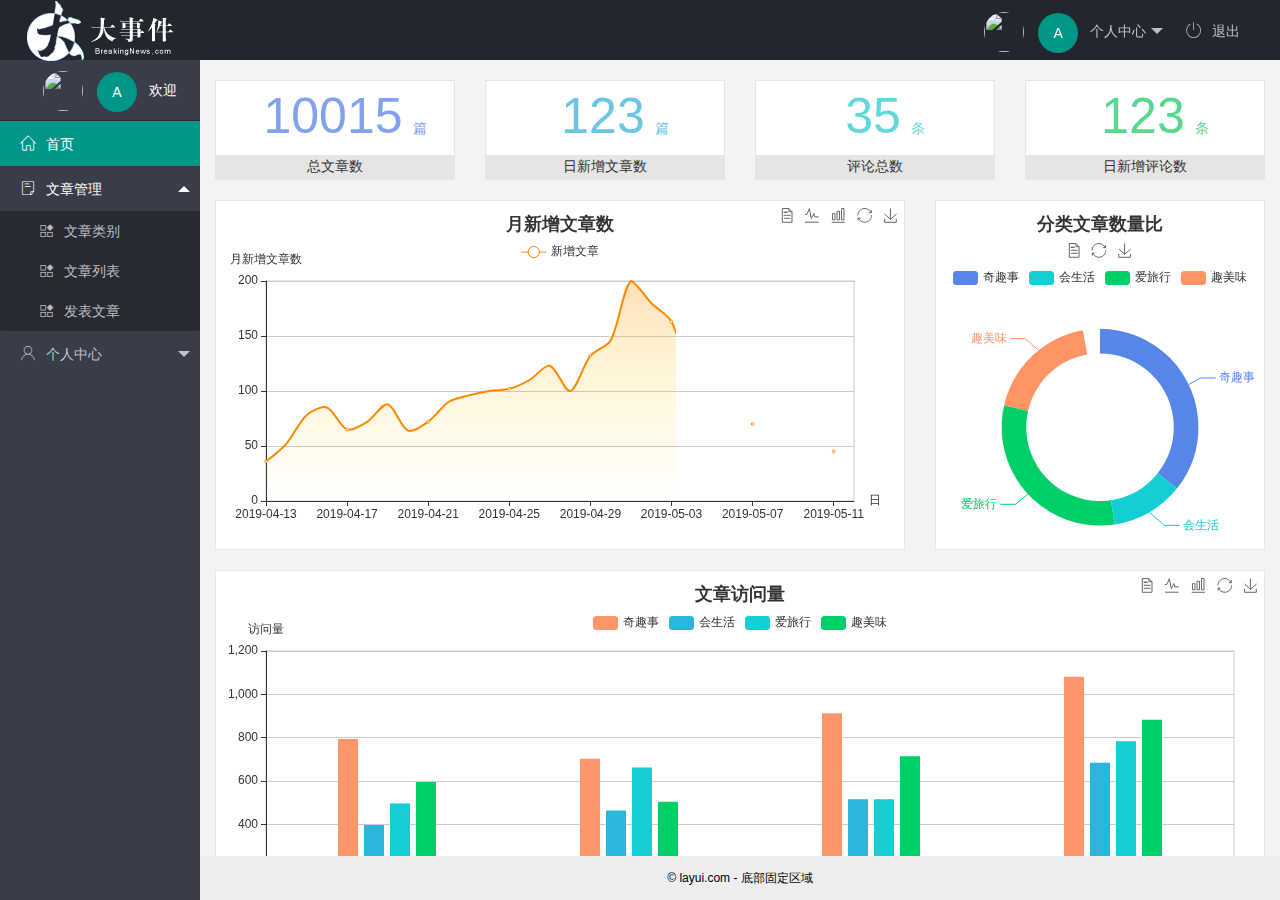
==== commit 8e0a19ff: "完成文章管理的功能开发" ====
--- a/index.html
+++ b/index.html
@@ -56,13 +56,13 @@
                             <span class="iconfont icon-16"></span>
                             文章管理</a>
                         <dl class="layui-nav-child">
-                            <dd><a href="javascript:;">
+                            <dd><a href="/article/art_cate.html" target="fr">
                                 <i class="layui-icon layui-icon-app"></i>
                                 文章类别</a></dd>
-                            <dd><a href="javascript:;">
+                            <dd><a href="/article/art_list.html" target="fr">
                                 <i class="layui-icon layui-icon-app"></i>
                                 文章列表</a></dd>
-                            <dd><a href="javascript:;">
+                            <dd><a href="/article/art_pub.html" target="fr">
                                 <i class="layui-icon layui-icon-app"></i>
                                 发表文章</a></dd>
                         </dl>
